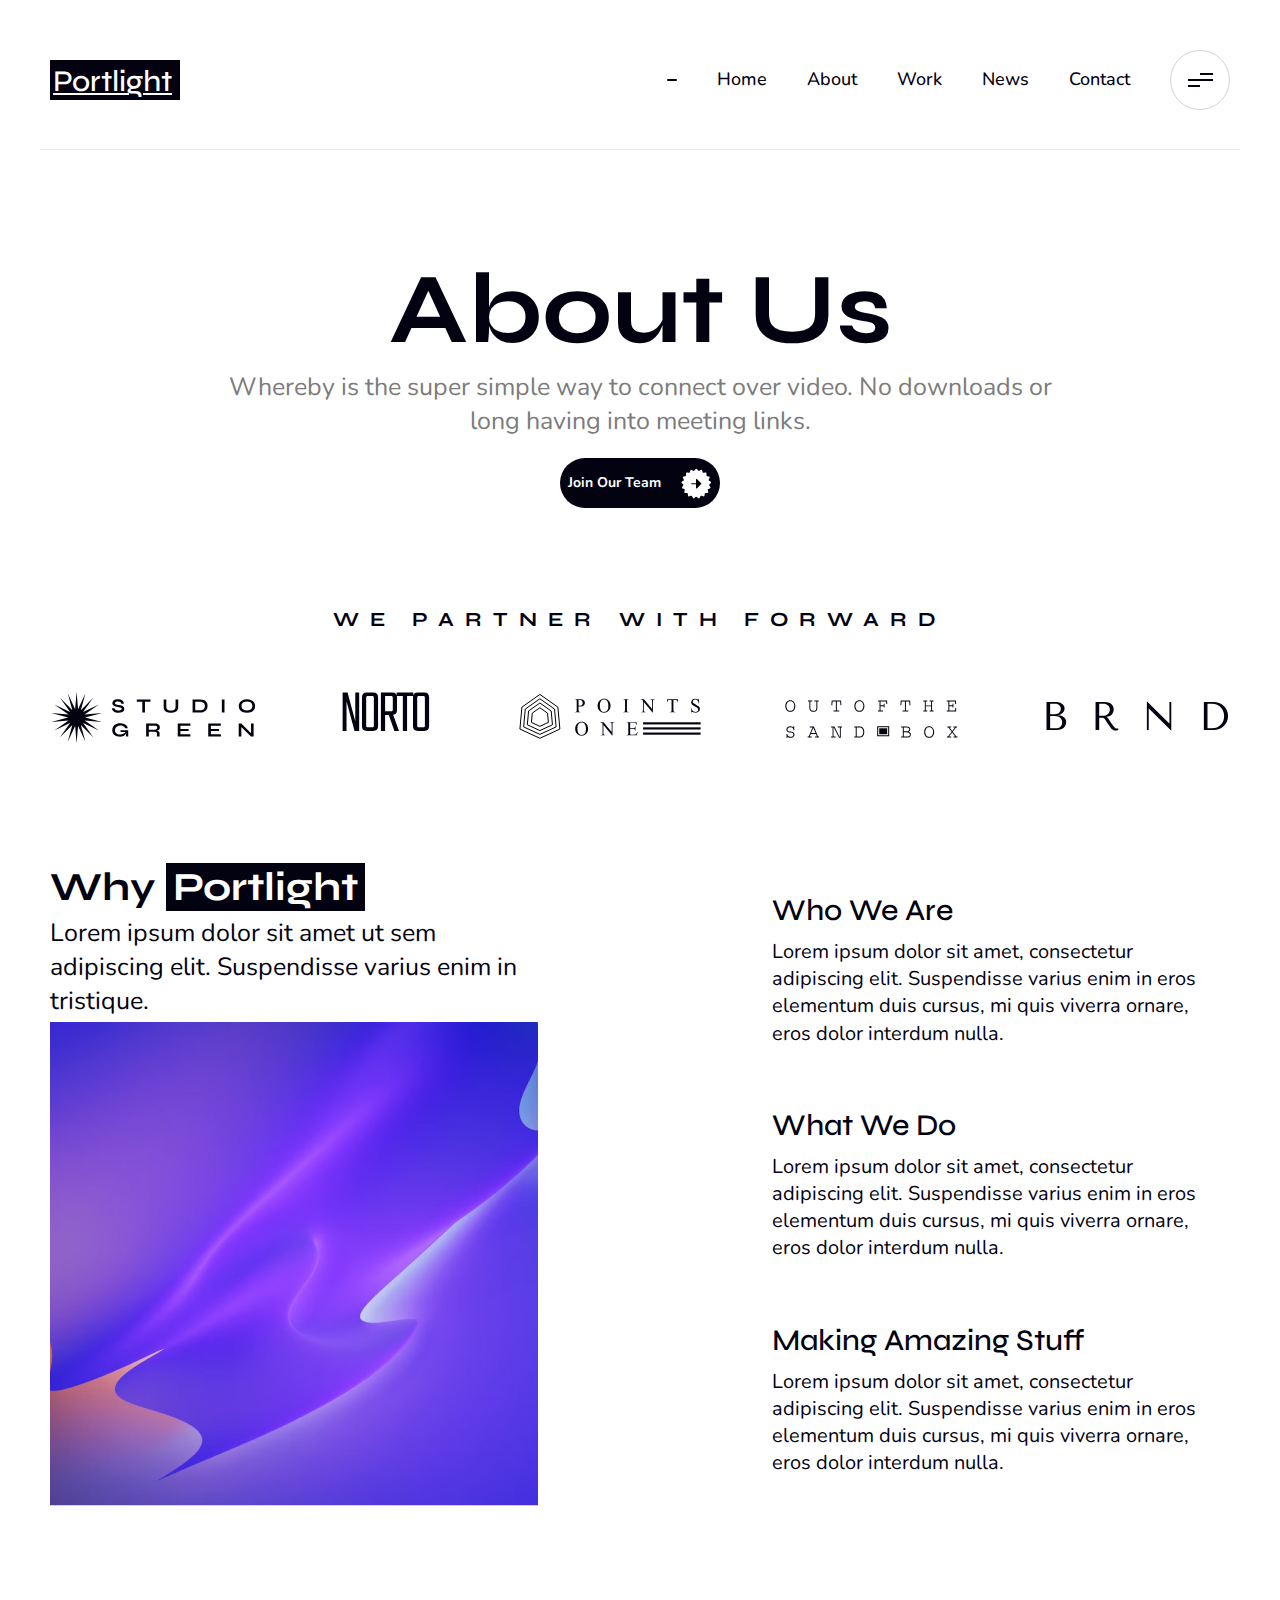
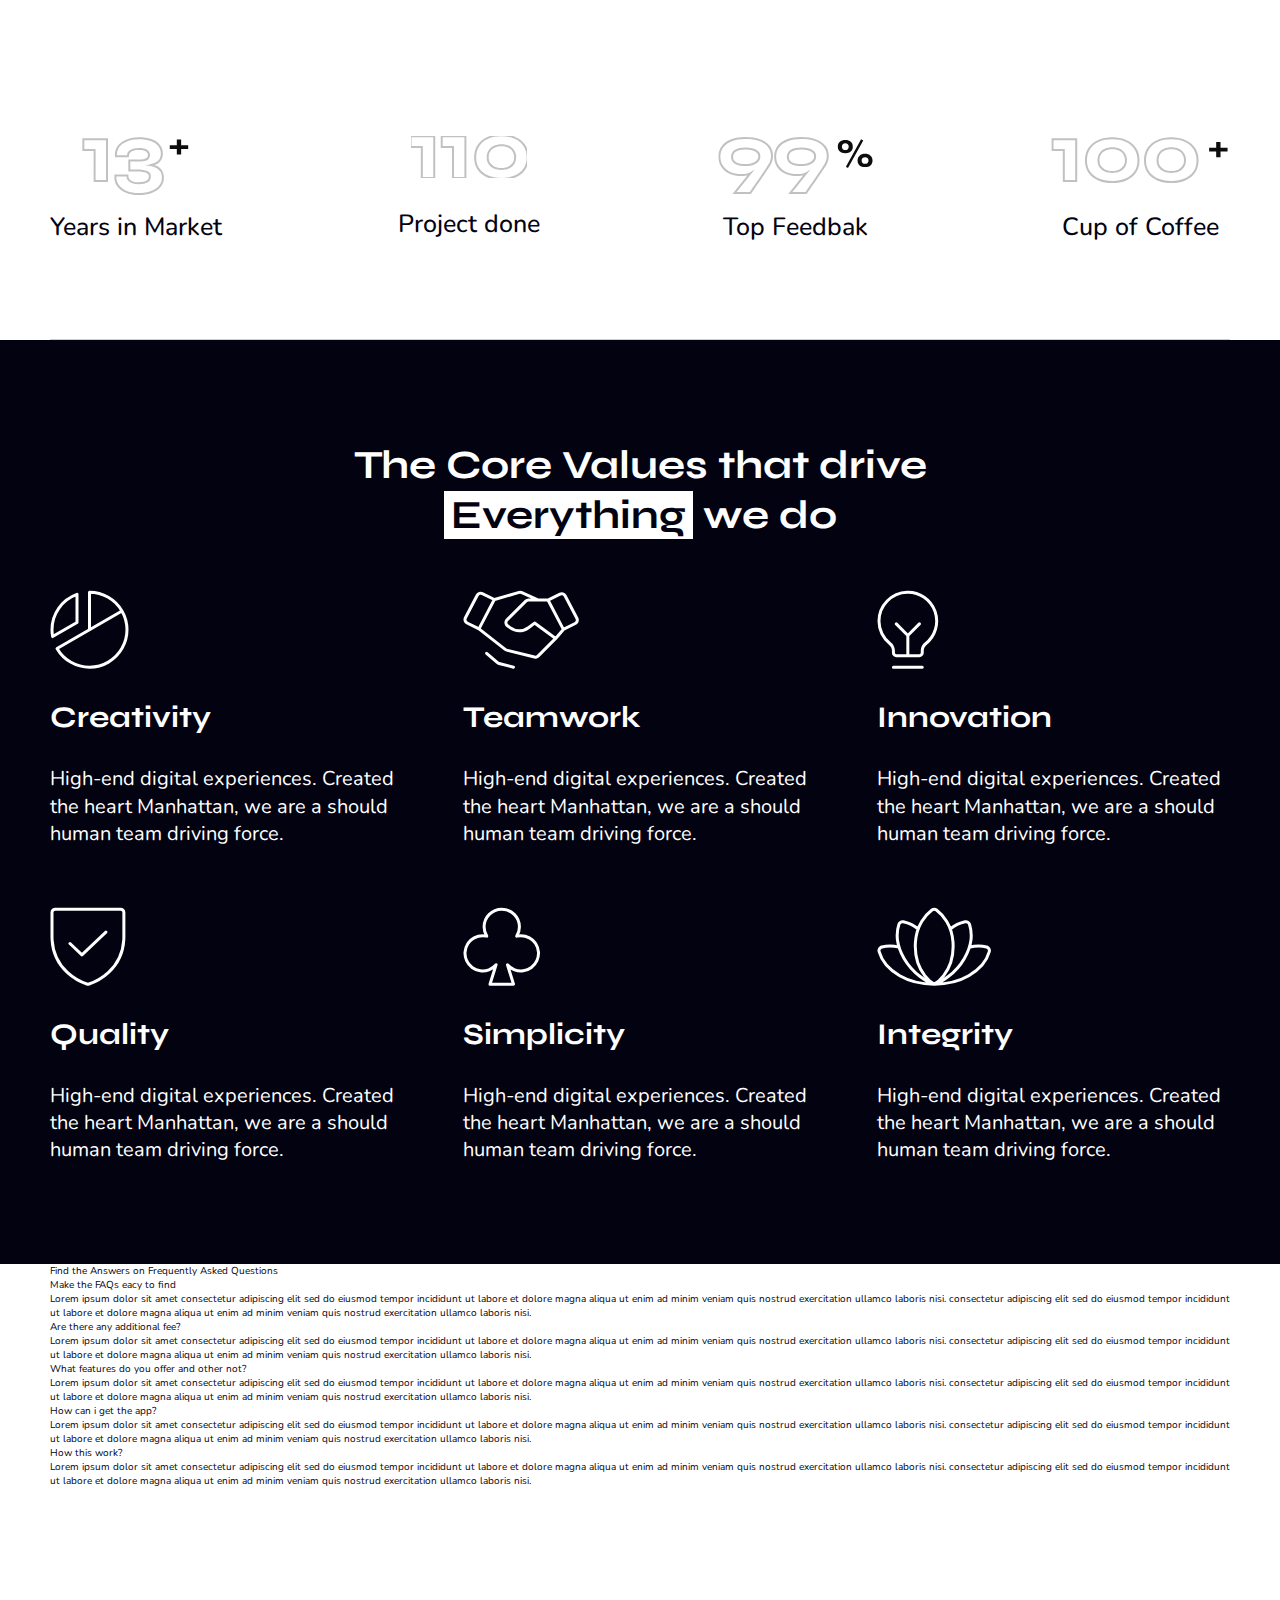
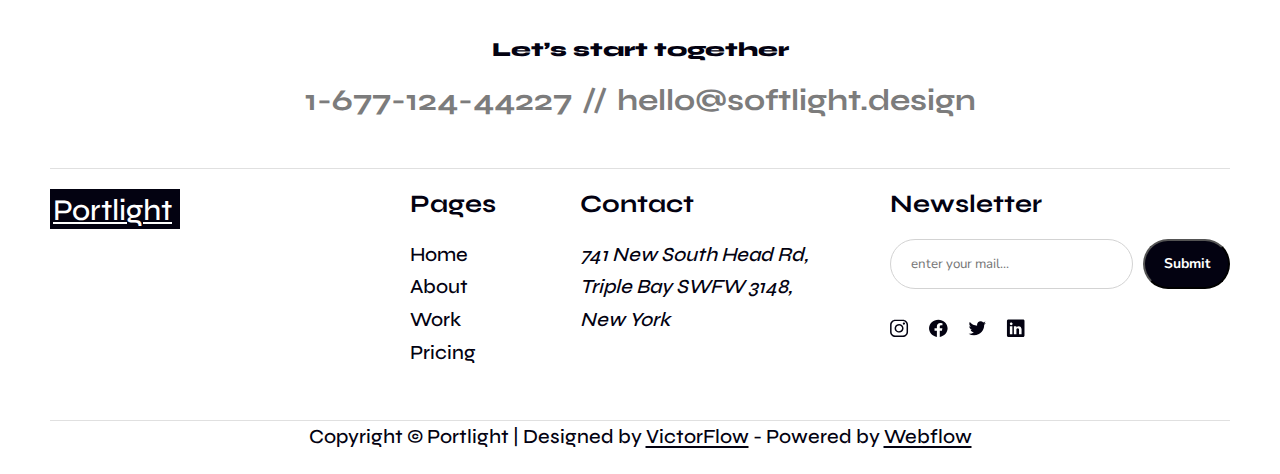
==== pages/About/about.html @ 91050550 "0.1.7" ====
<!DOCTYPE html>
<html lang="en">
  <head>
    <meta charset="UTF-8" />
    <meta name="viewport" content="width=device-width, initial-scale=1.0" />
    <!-- Links -->
    <link rel="stylesheet" href="../../style/index-style/reset.css" />
    <link rel="stylesheet" href="style/style.css" />
    <!-- Fonts -->
    <!-- Nunito -->
    <link rel="preconnect" href="https://fonts.googleapis.com" />
    <link rel="preconnect" href="https://fonts.gstatic.com" crossorigin />
    <link
      href="https://fonts.googleapis.com/css2?family=Nunito:ital,wght@0,200..1000;1,200..1000&display=swap"
      rel="stylesheet"
    />
    <!--  Syne -->
    <link rel="preconnect" href="https://fonts.googleapis.com" />
    <link rel="preconnect" href="https://fonts.gstatic.com" crossorigin />
    <link
      href="https://fonts.googleapis.com/css2?family=Syne:wght@400..800&display=swap"
      rel="stylesheet"
    />
    <title>Portlight</title>
  </head>
  <body>
    <svg style="display: none">
      <symbol id="dir__black">
        <path
          d="M10.1815 5.37459C10.272 5.46602 10.3228 5.5895 10.3228 5.71818C10.3228 5.84686 10.272 5.97034 10.1815 6.06177L5.84144 10.4018C5.74888 10.4903 5.62591 10.5399 5.49786 10.5405C5.43386 10.5402 5.37048 10.5279 5.311 10.5043C5.22323 10.4674 5.14835 10.4053 5.09578 10.326C5.04322 10.2466 5.01533 10.1534 5.01563 10.0582V6.20041H0.675587C0.547692 6.20041 0.425036 6.1496 0.3346 6.05917C0.244165 5.96873 0.193359 5.84607 0.193359 5.71818C0.193359 5.59028 0.244165 5.46763 0.3346 5.37719C0.425036 5.28676 0.547692 5.23595 0.675587 5.23595H5.01563V1.37813C5.01533 1.28293 5.04322 1.18977 5.09578 1.11039C5.14835 1.03101 5.22323 0.968965 5.311 0.932074C5.40007 0.897332 5.49716 0.888518 5.59103 0.906653C5.6849 0.924787 5.77172 0.969129 5.84144 1.03455L10.1815 5.37459Z"
          fill="#000"
        />
      </symbol>
      <symbol id="dir__white">
        <path
          d="M10.3338 5.06551C10.4244 5.15694 10.4752 5.28042 10.4752 5.4091C10.4752 5.53778 10.4244 5.66126 10.3338 5.75268L5.99379 10.0927C5.90122 10.1812 5.77825 10.2308 5.6502 10.2314C5.5862 10.2311 5.52282 10.2188 5.46334 10.1952C5.37557 10.1583 5.30069 10.0963 5.24813 10.0169C5.19557 9.93751 5.16768 9.84435 5.16797 9.74914V5.89132H0.82793C0.700036 5.89132 0.577379 5.84052 0.486944 5.75008C0.396509 5.65965 0.345703 5.53699 0.345703 5.4091C0.345703 5.2812 0.396509 5.15855 0.486944 5.06811C0.577379 4.97768 0.700036 4.92687 0.82793 4.92687H5.16797V1.06905C5.16768 0.973849 5.19557 0.880687 5.24813 0.801308C5.30069 0.721928 5.37557 0.659883 5.46334 0.622992C5.55241 0.58825 5.6495 0.579436 5.74337 0.597571C5.83725 0.615705 5.92407 0.660047 5.99379 0.725465L10.3338 5.06551Z"
          fill="#fff"
        />
      </symbol>
      <symbol id="main-top__star__black">
        <path
          d="M14.6215 1.35094C15.0218 0.835574 15.8006 0.835574 16.2009 1.35095L17.1892 2.62311C17.4996 3.02279 18.0598 3.12749 18.4937 2.86696L19.8747 2.0377C20.4342 1.70176 21.1604 1.98307 21.3475 2.60826L21.8095 4.15152C21.9546 4.63636 22.4391 4.93634 22.9378 4.85014L24.5252 4.57578C25.1682 4.46463 25.7437 4.98925 25.6924 5.63984L25.5657 7.24576C25.5258 7.75029 25.8692 8.20502 26.3654 8.3048L27.9447 8.62239C28.5845 8.75105 28.9316 9.44814 28.6487 10.0362L27.9504 11.4879C27.731 11.944 27.887 12.4921 28.3136 12.7644L29.6715 13.631C30.2216 13.9821 30.2935 14.7575 29.8173 15.2037L28.6417 16.3051C28.2724 16.6512 28.2198 17.2186 28.5192 17.6266L29.4724 18.9252C29.8585 19.4513 29.6454 20.2003 29.0402 20.4444L27.5461 21.0468C27.0767 21.236 26.8227 21.7461 26.9546 22.2347L27.3742 23.79C27.5442 24.4201 27.075 25.0415 26.4224 25.0504L24.8117 25.0724C24.3056 25.0793 23.8845 25.4632 23.8309 25.9665L23.6604 27.5683C23.5913 28.2173 22.9292 28.6272 22.3175 28.3998L20.8076 27.8384C20.3332 27.6621 19.8019 27.8679 19.5701 28.3178L18.8325 29.7499C18.5336 30.3301 17.7682 30.4732 17.2799 30.0401L16.0747 28.9712C15.6961 28.6354 15.1263 28.6354 14.7476 28.9712L13.5425 30.0401C13.0542 30.4732 12.2888 30.3301 11.9899 29.7499L11.2523 28.3178C11.0205 27.8679 10.4892 27.6621 10.0148 27.8384L8.50484 28.3998C7.89315 28.6272 7.23106 28.2173 7.16198 27.5683L6.99146 25.9665C6.93789 25.4632 6.51678 25.0793 6.01073 25.0724L4.39997 25.0504C3.74742 25.0415 3.27814 24.4201 3.44815 23.79L3.8678 22.2347C3.99964 21.7461 3.74565 21.236 3.27627 21.0468L1.78222 20.4444C1.17696 20.2003 0.963848 19.4513 1.34998 18.9252L2.30314 17.6266C2.60259 17.2186 2.55001 16.6512 2.18069 16.3051L1.00513 15.2037C0.528901 14.7575 0.600754 13.9821 1.15087 13.631L2.50879 12.7644C2.93541 12.4921 3.09135 11.944 2.87197 11.4879L2.17367 10.0362C1.89078 9.44814 2.23789 8.75105 2.87768 8.62239L4.45698 8.3048C4.95315 8.20502 5.29655 7.75029 5.25673 7.24576L5.13001 5.63983C5.07867 4.98925 5.65415 4.46463 6.29722 4.57578L7.8846 4.85014C8.38331 4.93634 8.86779 4.63636 9.01292 4.15152L9.47488 2.60826C9.66202 1.98306 10.3882 1.70176 10.9477 2.0377L12.3287 2.86697C12.7626 3.12749 13.3227 3.02279 13.6332 2.62311L14.6215 1.35094Z"
          fill="#030211"
        />
      </symbol>
      <symbol id="main-top__star__black__white-stroke">
        <path
          d="M14.6215 1.35094C15.0218 0.835574 15.8006 0.835574 16.2009 1.35095L17.1892 2.62311C17.4996 3.02279 18.0598 3.12749 18.4937 2.86696L19.8747 2.0377C20.4342 1.70176 21.1604 1.98307 21.3475 2.60826L21.8095 4.15152C21.9546 4.63636 22.4391 4.93634 22.9378 4.85014L24.5252 4.57578C25.1682 4.46463 25.7437 4.98925 25.6924 5.63984L25.5657 7.24576C25.5258 7.75029 25.8692 8.20502 26.3654 8.3048L27.9447 8.62239C28.5845 8.75105 28.9316 9.44814 28.6487 10.0362L27.9504 11.4879C27.731 11.944 27.887 12.4921 28.3136 12.7644L29.6715 13.631C30.2216 13.9821 30.2935 14.7575 29.8173 15.2037L28.6417 16.3051C28.2724 16.6512 28.2198 17.2186 28.5192 17.6266L29.4724 18.9252C29.8585 19.4513 29.6454 20.2003 29.0402 20.4444L27.5461 21.0468C27.0767 21.236 26.8227 21.7461 26.9546 22.2347L27.3742 23.79C27.5442 24.4201 27.075 25.0415 26.4224 25.0504L24.8117 25.0724C24.3056 25.0793 23.8845 25.4632 23.8309 25.9665L23.6604 27.5683C23.5913 28.2173 22.9292 28.6272 22.3175 28.3998L20.8076 27.8384C20.3332 27.6621 19.8019 27.8679 19.5701 28.3178L18.8325 29.7499C18.5336 30.3301 17.7682 30.4732 17.2799 30.0401L16.0747 28.9712C15.6961 28.6354 15.1263 28.6354 14.7476 28.9712L13.5425 30.0401C13.0542 30.4732 12.2888 30.3301 11.9899 29.7499L11.2523 28.3178C11.0205 27.8679 10.4892 27.6621 10.0148 27.8384L8.50484 28.3998C7.89315 28.6272 7.23106 28.2173 7.16198 27.5683L6.99146 25.9665C6.93789 25.4632 6.51678 25.0793 6.01073 25.0724L4.39997 25.0504C3.74742 25.0415 3.27814 24.4201 3.44815 23.79L3.8678 22.2347C3.99964 21.7461 3.74565 21.236 3.27627 21.0468L1.78222 20.4444C1.17696 20.2003 0.963848 19.4513 1.34998 18.9252L2.30314 17.6266C2.60259 17.2186 2.55001 16.6512 2.18069 16.3051L1.00513 15.2037C0.528901 14.7575 0.600754 13.9821 1.15087 13.631L2.50879 12.7644C2.93541 12.4921 3.09135 11.944 2.87197 11.4879L2.17367 10.0362C1.89078 9.44814 2.23789 8.75105 2.87768 8.62239L4.45698 8.3048C4.95315 8.20502 5.29655 7.75029 5.25673 7.24576L5.13001 5.63983C5.07867 4.98925 5.65415 4.46463 6.29722 4.57578L7.8846 4.85014C8.38331 4.93634 8.86779 4.63636 9.01292 4.15152L9.47488 2.60826C9.66202 1.98306 10.3882 1.70176 10.9477 2.0377L12.3287 2.86697C12.7626 3.12749 13.3227 3.02279 13.6332 2.62311L14.6215 1.35094Z"
          fill="#030211"
          stroke="#ffffff"
          stroke-width="0.5"
        />
      </symbol>
      <symbol id="main-top__star__white">
        <path
          d="M14.468 1.325a1 1 0 0 1 1.58 0l.988 1.272a1 1 0 0 0 1.304.244l1.381-.83a1 1 0 0 1 1.473.571l.462 1.544a1 1 0 0 0 1.129.698l1.587-.274a1 1 0 0 1 1.167 1.064l-.127 1.606a1 1 0 0 0 .8 1.059l1.58.318a1 1 0 0 1 .703 1.414l-.698 1.451a1 1 0 0 0 .363 1.277l1.358.866a1 1 0 0 1 .146 1.573l-1.176 1.101a1 1 0 0 0-.122 1.322l.953 1.299a1 1 0 0 1-.432 1.519l-1.494.602a1 1 0 0 0-.592 1.188l.42 1.555a1 1 0 0 1-.952 1.26l-1.61.023a1 1 0 0 0-.981.894l-.17 1.602a1 1 0 0 1-1.344.831l-1.51-.561a1 1 0 0 0-1.237.48l-.738 1.431a1 1 0 0 1-1.552.29l-1.206-1.069a1 1 0 0 0-1.327 0l-1.205 1.07a1 1 0 0 1-1.552-.29l-.738-1.433a1 1 0 0 0-1.238-.48l-1.51.562a1 1 0 0 1-1.342-.831l-.17-1.602a1 1 0 0 0-.982-.894l-1.61-.022a1 1 0 0 1-.952-1.26l.42-1.556a1 1 0 0 0-.592-1.188l-1.494-.602a1 1 0 0 1-.432-1.52l.953-1.298a1 1 0 0 0-.123-1.322L.852 15.178a1 1 0 0 1 .146-1.573l1.357-.866a1 1 0 0 0 .364-1.277l-.699-1.451a1 1 0 0 1 .704-1.414l1.58-.318a1 1 0 0 0 .8-1.059l-.127-1.606A1 1 0 0 1 6.144 4.55l1.587.274a1 1 0 0 0 1.129-.698l.462-1.544a1 1 0 0 1 1.472-.57l1.381.83a1 1 0 0 0 1.305-.245l.988-1.272z"
          fill="#fff"
        />
      </symbol>
      <symbol id="main-top__star__white__black-stroke">
        <path
          d="M14.468 1.325a1 1 0 0 1 1.58 0l.988 1.272a1 1 0 0 0 1.304.244l1.381-.83a1 1 0 0 1 1.473.571l.462 1.544a1 1 0 0 0 1.129.698l1.587-.274a1 1 0 0 1 1.167 1.064l-.127 1.606a1 1 0 0 0 .8 1.059l1.58.318a1 1 0 0 1 .703 1.414l-.698 1.451a1 1 0 0 0 .363 1.277l1.358.866a1 1 0 0 1 .146 1.573l-1.176 1.101a1 1 0 0 0-.122 1.322l.953 1.299a1 1 0 0 1-.432 1.519l-1.494.602a1 1 0 0 0-.592 1.188l.42 1.555a1 1 0 0 1-.952 1.26l-1.61.023a1 1 0 0 0-.981.894l-.17 1.602a1 1 0 0 1-1.344.831l-1.51-.561a1 1 0 0 0-1.237.48l-.738 1.431a1 1 0 0 1-1.552.29l-1.206-1.069a1 1 0 0 0-1.327 0l-1.205 1.07a1 1 0 0 1-1.552-.29l-.738-1.433a1 1 0 0 0-1.238-.48l-1.51.562a1 1 0 0 1-1.342-.831l-.17-1.602a1 1 0 0 0-.982-.894l-1.61-.022a1 1 0 0 1-.952-1.26l.42-1.556a1 1 0 0 0-.592-1.188l-1.494-.602a1 1 0 0 1-.432-1.52l.953-1.298a1 1 0 0 0-.123-1.322L.852 15.178a1 1 0 0 1 .146-1.573l1.357-.866a1 1 0 0 0 .364-1.277l-.699-1.451a1 1 0 0 1 .704-1.414l1.58-.318a1 1 0 0 0 .8-1.059l-.127-1.606A1 1 0 0 1 6.144 4.55l1.587.274a1 1 0 0 0 1.129-.698l.462-1.544a1 1 0 0 1 1.472-.57l1.381.83a1 1 0 0 0 1.305-.245l.988-1.272z"
          fill="#fff"
          stroke="#000000"
          stroke-width="0.5"
        />
      </symbol>
    </svg>
    <div class="wrapper">
      <header class="header">
        <div class="container">
          <nav class="header__nav">
            <a href="../../index.html" class="logo">Portlight</a>
            <ul class="header__list">
              <li class="header__list__item">
                <a href="#" class="header__list__link"></a>
              </li>
              <li class="header__list__item">
                <a href="../../index.html" class="header__list__link">Home</a>
              </li>
              <li class="header__list__item">
                <a href="about.html" class="header__list__link">About</a>
              </li>
              <li class="header__list__item">
                <a href="#" class="header__list__link">Work</a>
              </li>
              <li class="header__list__item">
                <a href="#" class="header__list__link">News</a>
              </li>
              <li class="header__list__item">
                <a href="#" class="header__list__link">Contact</a>
              </li>
            </ul>
            <a href="#" class="header__btn-link">
              <span>
                <span></span>
                <span></span>
                <span></span>
              </span>
            </a>
          </nav>
        </div>
      </header>
      <main class="main">
        <section class="header__title">
          <div class="container">
            <h1 class="about__title">About Us</h1>
            <p class="about__text">
              Whereby is the super simple way to connect over video. No
              downloads or long having into meeting links.
            </p>
            <a class="main-top__link link-default--large">
              <span class="text-link">Join Our Team</span>
              <span class="bg__link-box">
                <svg width="30" height="30" class="bg__link__img__star">
                  <use xlink:href="#main-top__star__white"></use>
                </svg>
                <svg width="11" height="11" class="bg__link__img__dir">
                  <use xlink:href="#dir__black"></use>
                </svg>
              </span>
            </a>
          </div>
        </section>
        <section class="partner">
          <div class="container">
            <h2 class="partner__title">WE PARTNER WITH FORWARD</h2>
            <div class="partner__inner">
              <div class="partner__name">
                <img
                  src="../../img/svg/studio_green.svg"
                  alt="partner"
                  class="partner__img"
                />
              </div>
              <div class="partner__name">
                <img
                  src="../../img/svg/norto.svg"
                  alt="partner"
                  class="partner__img"
                />
              </div>
              <div class="partner__name">
                <img
                  src="../../img/svg/points_one.svg"
                  alt="partner"
                  class="partner__img"
                />
              </div>
              <div class="partner__name">
                <img
                  src="../../img/svg/Box.svg"
                  alt="partner"
                  class="partner__img"
                />
              </div>
              <div class="partner__name">
                <img
                  src="../../img/svg/BRND.svg"
                  alt="partner"
                  class="partner__img"
                />
              </div>
            </div>
          </div>
        </section>
        <section class="portlight">
          <div class="container">
            <div class="portlight__inner">
              <div class="portlight__left">
                <h3 class="portlight__title black__title">
                  Why <span>Portlight</span>
                </h3>
                <p class="portlight__left-text">
                  Lorem ipsum dolor sit amet ut sem adipiscing elit. Suspendisse
                  varius enim in tristique.
                </p>
                <img
                  src="../../img/jpg/portlight__img.jpg"
                  alt="wave"
                  class="portlight__img"
                />
              </div>
              <ul class="portlight__right">
                <li class="portlight__right__item">
                  <div>
                    <h4 class="portlight__right__title">Who We Are</h4>
                    <p class="portlight__right___text">
                      Lorem ipsum dolor sit amet, consectetur adipiscing elit.
                      Suspendisse varius enim in eros elementum duis cursus, mi
                      quis viverra ornare, eros dolor interdum nulla.
                    </p>
                  </div>
                </li>
                <li class="portlight__right__item">
                  <div>
                    <h4 class="portlight__right__title">What We Do</h4>
                    <p class="portlight__right___text">
                      Lorem ipsum dolor sit amet, consectetur adipiscing elit.
                      Suspendisse varius enim in eros elementum duis cursus, mi
                      quis viverra ornare, eros dolor interdum nulla.
                    </p>
                  </div>
                  <img src="../../img/svg/" alt="" />
                </li>
                <li class="portlight__right__item">
                  <div>
                    <h4 class="portlight__right__title">
                      Making Amazing Stuff
                    </h4>
                    <p class="portlight__right___text">
                      Lorem ipsum dolor sit amet, consectetur adipiscing elit.
                      Suspendisse varius enim in eros elementum duis cursus, mi
                      quis viverra ornare, eros dolor interdum nulla.
                    </p>
                  </div>
                  <img
                    class="portlight__right___img"
                    src="../../img/svg/"
                    alt=""
                  />
                </li>
              </ul>
            </div>
          </div>
        </section>
        <section class="experience">
          <div class="container">
            <div class="experience__inner">
              <article class="experience__item">
                <img
                  src="../../img/svg/13+.svg"
                  alt="Years in Market"
                  class="experience__img"
                />
                <p class="experience__text">Years in Market</p>
              </article>
              <article class="experience__item">
                <img
                  src="../../img/svg/110.svg"
                  alt="Project done"
                  class="experience__img experience__img2"
                />
                <p class="experience__text">Project done</p>
              </article>
              <article class="experience__item">
                <img
                  src="../../img/svg/99.svg"
                  alt="Top Feedbak"
                  class="experience__img"
                />
                <p class="experience__text">Top Feedbak</p>
              </article>
              <article class="experience__item">
                <img
                  src="../../img/svg/100+.svg"
                  alt="Cup of Coffee"
                  class="experience__img"
                />
                <p class="experience__text">Cup of Coffee</p>
              </article>
            </div>
          </div>
        </section>
        <section class="benefit" style="background-color: var(--color-black)">
          <div class="container">
            <h2 class="benefit__title black__title">
              The Core Values that drive <span>Everything</span> we do
            </h2>
            <div class="benefit__inner">
              <article class="benefit__inner__item">
                <h3 class="benefit__item__title">Creativity</h3>
                <p class="benefit__item__text">
                  High-end digital experiences. Created the heart Manhattan, we
                  are a should human team driving force.
                </p>
                <img
                  src="../../img/svg/benefit1.svg"
                  alt="Creativity"
                  class="benefit__item__img"
                />
              </article>
              <article class="benefit__inner__item">
                <h3 class="benefit__item__title">Teamwork</h3>
                <p class="benefit__item__text">
                  High-end digital experiences. Created the heart Manhattan, we
                  are a should human team driving force.
                </p>
                <img
                  src="../../img/svg/benefit2.svg"
                  alt="Teamwork"
                  class="benefit__item__img"
                />
              </article>
              <article class="benefit__inner__item">
                <h3 class="benefit__item__title">Innovation</h3>
                <p class="benefit__item__text">
                  High-end digital experiences. Created the heart Manhattan, we
                  are a should human team driving force.
                </p>
                <img
                  src="../../img/svg/benefit3.svg"
                  alt="Innovation"
                  class="benefit__item__img"
                />
              </article>
              <article class="benefit__inner__item">
                <h3 class="benefit__item__title">Quality</h3>
                <p class="benefit__item__text">
                  High-end digital experiences. Created the heart Manhattan, we
                  are a should human team driving force.
                </p>
                <img
                  src="../../img/svg/benefit4.svg"
                  alt="Quality"
                  class="benefit__item__img"
                />
              </article>
              <article class="benefit__inner__item">
                <h3 class="benefit__item__title">Simplicity</h3>
                <p class="benefit__item__text">
                  High-end digital experiences. Created the heart Manhattan, we
                  are a should human team driving force.
                </p>
                <img
                  src="../../img/svg/benefit5.svg"
                  alt="Simplicity"
                  class="benefit__item__img"
                />
              </article>
              <article class="benefit__inner__item">
                <h3 class="benefit__item__title">Integrity</h3>
                <p class="benefit__item__text">
                  High-end digital experiences. Created the heart Manhattan, we
                  are a should human team driving force.
                </p>
                <img
                  src="../../img/svg/benefit6.svg"
                  alt="Integrity"
                  class="benefit__item__img"
                />
              </article>
            </div>
          </div>
        </section>
        <section class="questions">
          <div class="container">
            <h2 class="questions__title">
              Find the Answers on Frequently Asked Questions
            </h2>
            <div class="questions__inner">
              <div class="questions__item">
                <div class="questions__item__top-box">
                  <h3 class="questions__item__title">
                    Make the FAQs eacy to find
                  </h3>
                  <img src="" alt="" class="questions__item__img" />
                </div>
                <p class="questions__item__text">
                  Lorem ipsum dolor sit amet consectetur adipiscing elit sed do
                  eiusmod tempor incididunt ut labore et dolore magna aliqua ut
                  enim ad minim veniam quis nostrud exercitation ullamco laboris
                  nisi. consectetur adipiscing elit sed do eiusmod tempor
                  incididunt ut labore et dolore magna aliqua ut enim ad minim
                  veniam quis nostrud exercitation ullamco laboris nisi.
                </p>
              </div>
              <div class="questions__item">
                <div class="questions__item__top-box">
                  <h3 class="questions__item__title">
                    Are there any additional fee?
                  </h3>
                  <img src="" alt="" class="questions__item__img" />
                </div>
                <p class="questions__item__text">
                  Lorem ipsum dolor sit amet consectetur adipiscing elit sed do
                  eiusmod tempor incididunt ut labore et dolore magna aliqua ut
                  enim ad minim veniam quis nostrud exercitation ullamco laboris
                  nisi. consectetur adipiscing elit sed do eiusmod tempor
                  incididunt ut labore et dolore magna aliqua ut enim ad minim
                  veniam quis nostrud exercitation ullamco laboris nisi.
                </p>
              </div>
              <div class="questions__item">
                <div class="questions__item__top-box">
                  <h3 class="questions__item__title">
                    What features do you offer and other not?
                  </h3>
                  <img src="" alt="" class="questions__item__img" />
                </div>
                <p class="questions__item__text">
                  Lorem ipsum dolor sit amet consectetur adipiscing elit sed do
                  eiusmod tempor incididunt ut labore et dolore magna aliqua ut
                  enim ad minim veniam quis nostrud exercitation ullamco laboris
                  nisi. consectetur adipiscing elit sed do eiusmod tempor
                  incididunt ut labore et dolore magna aliqua ut enim ad minim
                  veniam quis nostrud exercitation ullamco laboris nisi.
                </p>
              </div>
              <div class="questions__item">
                <div class="questions__item__top-box">
                  <h3 class="questions__item__title">How can i get the app?</h3>
                  <img src="" alt="" class="questions__item__img" />
                </div>
                <p class="questions__item__text">
                  Lorem ipsum dolor sit amet consectetur adipiscing elit sed do
                  eiusmod tempor incididunt ut labore et dolore magna aliqua ut
                  enim ad minim veniam quis nostrud exercitation ullamco laboris
                  nisi. consectetur adipiscing elit sed do eiusmod tempor
                  incididunt ut labore et dolore magna aliqua ut enim ad minim
                  veniam quis nostrud exercitation ullamco laboris nisi.
                </p>
              </div>
              <div class="questions__item">
                <div class="questions__item__top-box">
                  <h3 class="questions__item__title">How this work?</h3>
                  <img src="" alt="" class="questions__item__img" />
                </div>
                <p class="questions__item__text">
                  Lorem ipsum dolor sit amet consectetur adipiscing elit sed do
                  eiusmod tempor incididunt ut labore et dolore magna aliqua ut
                  enim ad minim veniam quis nostrud exercitation ullamco laboris
                  nisi. consectetur adipiscing elit sed do eiusmod tempor
                  incididunt ut labore et dolore magna aliqua ut enim ad minim
                  veniam quis nostrud exercitation ullamco laboris nisi.
                </p>
              </div>
            </div>
          </div>
        </section>
      </main>
      <footer class="footer">
        <div class="container">
          <h3 class="footer__title">Let’s start together</h3>
          <address class="footer__box-contact">
            <a href="tel:1-677-124-44227" class="footer__link-tel"
              >1-677-124-44227</a
            >
            <span>//</span>
            <a href="email: hello@softlight.design" class="footer__link-email"
              >hello@softlight.design</a
            >
          </address>
          <div class="footer__inner">
            <nav class="footer__nav">
              <a href="../../index.html" class="logo footer__logo">Portlight</a>
              <h4 class="footer__nav__title">Pages</h4>
              <ul class="footer__list">
                <li class="footer__list__item">
                  <a href="../../index.html" class="footer__list__link">
                    Home
                  </a>
                </li>
                <li class="footer__list__item">
                  <a href="about.html" class="footer__list__link"> About </a>
                </li>
                <li class="footer__list__item">
                  <a href="#" class="footer__list__link"> Work </a>
                </li>
                <li class="footer__list__item">
                  <a href="#" class="footer__list__link"> Pricing </a>
                </li>
              </ul>
            </nav>
            <div class="footer__contacts">
              <h4 class="footer__contact__title">Contact</h4>
              <address class="footer__contact__address">
                741 New South Head Rd, Triple Bay SWFW 3148, New York
              </address>
            </div>
            <div class="footer__inner-submit">
              <h4 class="footer__form__title">Newsletter</h4>
              <form action="#" class="footer__form">
                <input
                  type="email"
                  placeholder="enter your mail..."
                  class="footer__form__input"
                />
                <button class="footer__form__btn" type="submit">Submit</button>
              </form>
              <ul class="footer__inner-submit__list">
                <li class="footer__submit-list__item">
                  <a href="#" class="footer__submit-list__link">
                    <img
                      src="../../img/svg/insta-min.svg"
                      alt="instagram"
                      class="footer__submit-list__img"
                    />
                  </a>
                </li>
                <li class="footer__submit-list__item">
                  <a href="#" class="footer__submit-list__link">
                    <img
                      src="../../img/svg/facebook-min.svg"
                      alt="facebook"
                      class="footer__submit-list__img"
                    />
                  </a>
                </li>
                <li class="footer__submit-list__item">
                  <a href="#" class="footer__submit-list__link">
                    <img
                      src="../../img/svg/twitter-min.svg"
                      alt="twitter"
                      class="footer__submit-list__img"
                    />
                  </a>
                </li>
                <li class="footer__submit-list__item">
                  <a href="#" class="footer__submit-list__link">
                    <img
                      src="../../img/svg/in-min.svg"
                      alt="linkdin"
                      class="footer__submit-list__img"
                    />
                  </a>
                </li>
              </ul>
            </div>
          </div>
          <p class="footer__copyright__text footer__copyright">
            <span>Copyright © Portlight | Designed by</span>
            <span>
              <a class="footer__copyright" href="#">VictorFlow</a>
              - Powered by
              <a class="footer__copyright" href="#">Webflow</a>
            </span>
          </p>
        </div>
      </footer>
    </div>
  </body>
</html>
---- pages/About/style/style.css ----
/* #region title */
.about__title {
  font-family: "Syne", sans-serif;
  font-size: var(--font-size-main-title);
  font-weight: 700;
  line-height: 120px;
  text-align: center;
}
.about__text {
  font-size: var(--font-size-text25);
  font-weight: 400;
  line-height: 136.4%; /* 34.1px/25 */
  color: var(--color-black-gray);
  max-width: 830px;
  text-align: center;
  margin: 0 auto;
}
.main-top__link {
  max-width: 160px;
  margin: 20px auto;
}
/* #endregion title */
/* #region partner */
.partner {
  margin: 100px 0 100px 0;
}
.partner__title {
  font-family: "Syne", sans-serif;
  font-size: var(--font-size-text20);
  font-weight: 700;
  line-height: 120%; /* 24px/20 */
  letter-spacing: 0.565em;
  text-align: center;
  margin-bottom: 4rem;
}
.partner__inner {
  display: flex;
  align-items: center;
  justify-content: space-between;
}
@media (max-width: 1210px) {
  .partner__inner {
    gap: 30px;
    flex-wrap: wrap;
  }
}
@media (max-width: 992px) {
  .partner__inner {
    max-width: 750px;
    justify-content: center;
    margin: 0 auto;
  }
}
/* #endregion partner */
/* #region portlight */
.portlight {
  margin: 100px 0;
}
.portlight__inner {
  display: flex;
  justify-content: space-between;
}
.portlight__left {
  max-width: 488px;
  display: flex;
  flex-direction: column;
  justify-content: space-between;
}
.portlight__title {
  color: var(--color-black);
  text-align: left;
  margin: 0;
}
.portlight__title span {
  color: var(--color-white);
  background-color: var(--color-black);
}
.portlight__left-text {
  font-size: var(--font-size-text25);
  font-weight: 400;
  line-height: 136.4%; /* 34.1px/25 */
}
.portlight__img {
  width: 100%;
}
.portlight__right {
  max-width: 488px;
}
.portlight__right__item {
  display: grid;
  justify-content: center;
  align-items: center;
  grid-template-columns: 1fr;
  grid-template-rows: 1fr;
  padding: 30px;
  transition: color 0.2s linear, background-color 0.2s linear;
}
.portlight__right__item:hover {
  color: var(--color-white);
  background-color: var(--color-black);
  border-radius: 8px;
}
.portlight__right__item div {
  grid-row: 1/2;
  grid-column: 1/2;
}
.portlight__right__title {
  font-family: "Syne", sans-serif;
  font-size: var(--font-size-text30);
  font-weight: 500;
  line-height: 120%; /* 36px/30 */
}
.portlight__right___text {
  font-size: var(--font-size-text20);
  font-weight: 400;
  line-height: 136.4%; /* 27.28px/20 */
  margin-top: 10px;
}
.portlight__right___img {
  grid-row: 1/2;
  grid-column: 1/2;
  width: 100%;
}
/* #endregion portlight */
/* #region experiense */
.experience__inner {
  display: flex;
  align-items: center;
  justify-content: space-between;
  border-bottom: 1px solid #cecece;
  padding: 100px 0;
  gap: 20px;
}
.experience__item {
  display: flex;
  flex-direction: column;
  justify-content: space-between;
  align-items: center;
  gap: 10px;
  height: 133px;
}
.experience__img2 {
  margin-top: 30px;
}
.experience__text {
  font-size: var(--font-size-text25);
  font-weight: 500;
  line-height: 120%; /* 30px/25 */
}
/* #endregion experiense */
/* #region benefit */
.benefit {
  padding: 100px 0;
  color: var(--color-white);
}
.benefit__title {
  max-width: 580px;
  margin-bottom: 50px;
}
.benefit__inner {
  display: grid;
  grid-template-columns: repeat(3, 1fr);
  gap: 60px;
  align-items: center;
}
.benefit__inner__item {
  display: flex;
  align-items: start;
  justify-content: space-between;
  flex-direction: column;
  gap: 30px;
}
.benefit__item__title {
  font-family: "Syne", sans-serif;
  font-size: var(--font-size-text30);
  font-weight: 700;
  line-height: 120%; /* 36px/30 */
  order: 2;
  text-align-last: left;
  display: block;
}
.benefit__item__text {
  font-size: var(--font-size-text20);
  line-height: 136.4%; /* 27.28px/20 */
  max-width: 360px;
  order: 3;
}
.benefit__item__img {
  order: 1;
}
/* #endregion benefit */
fir
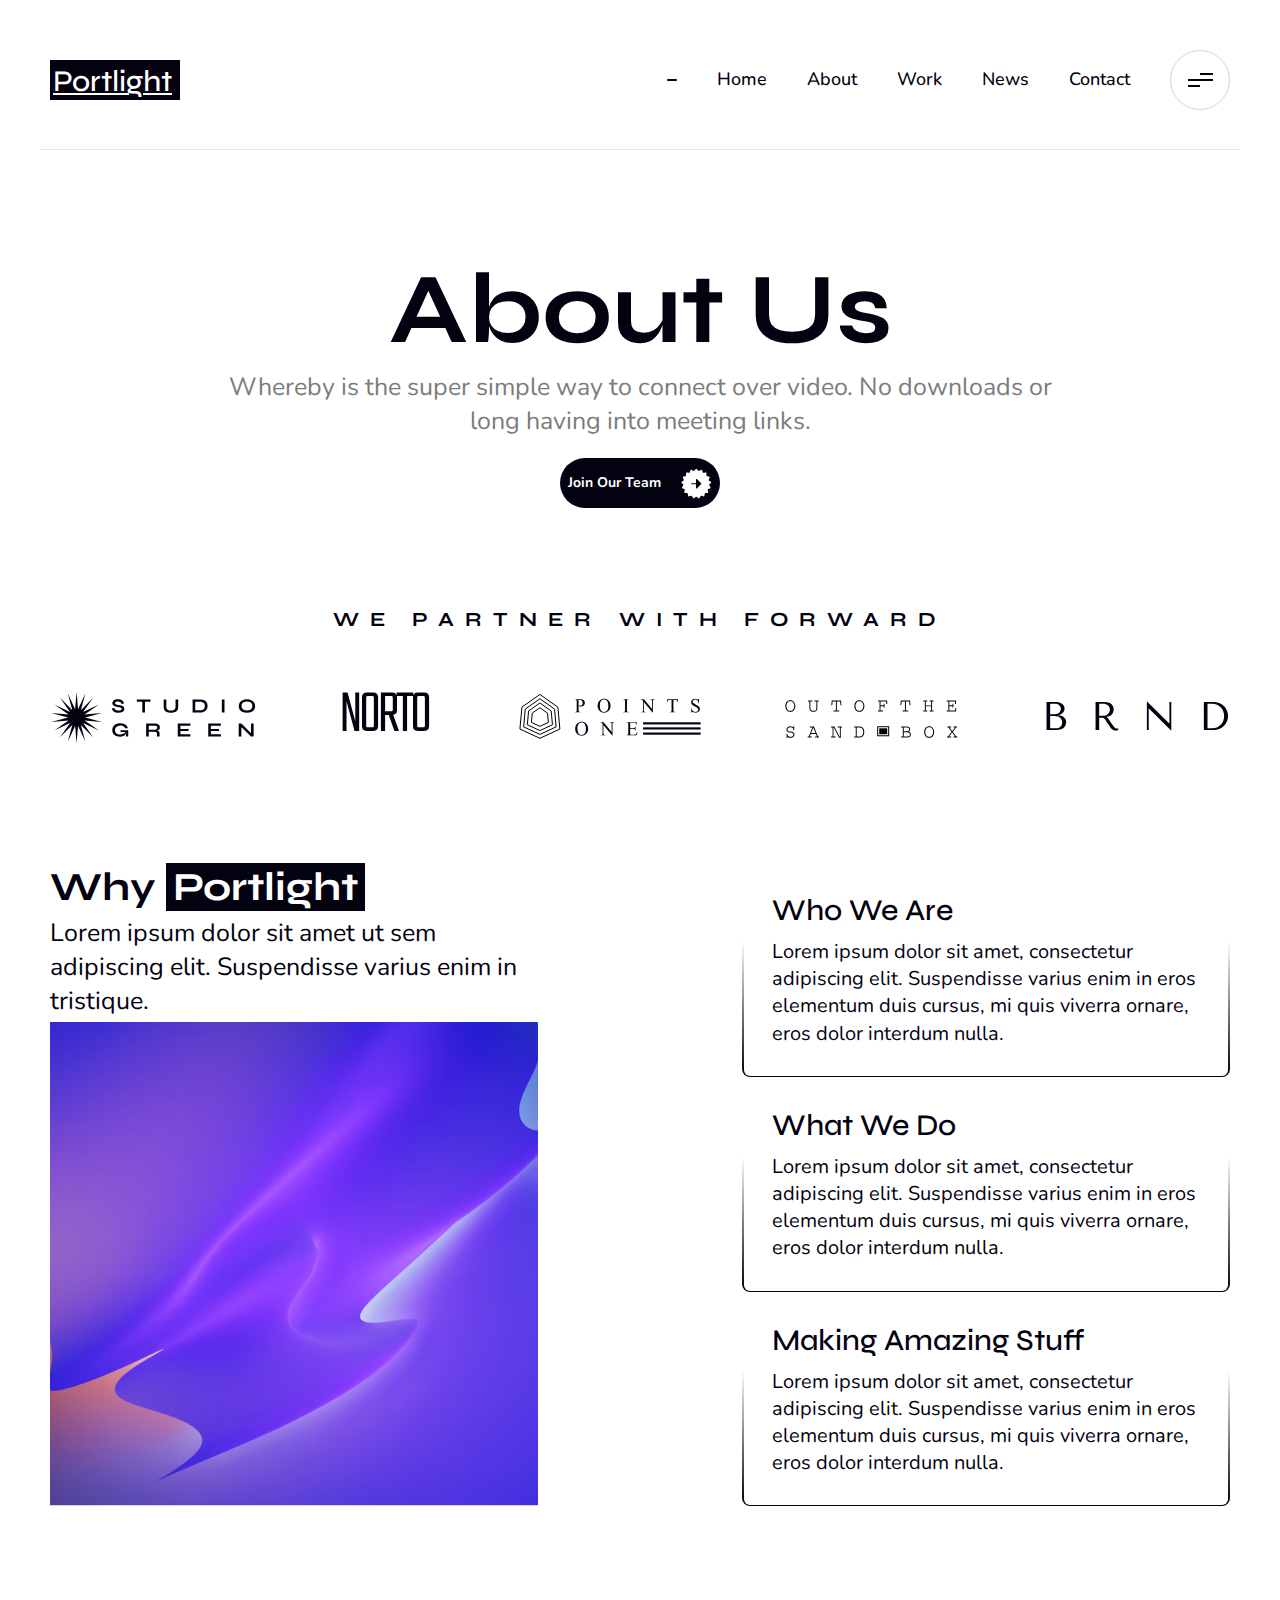
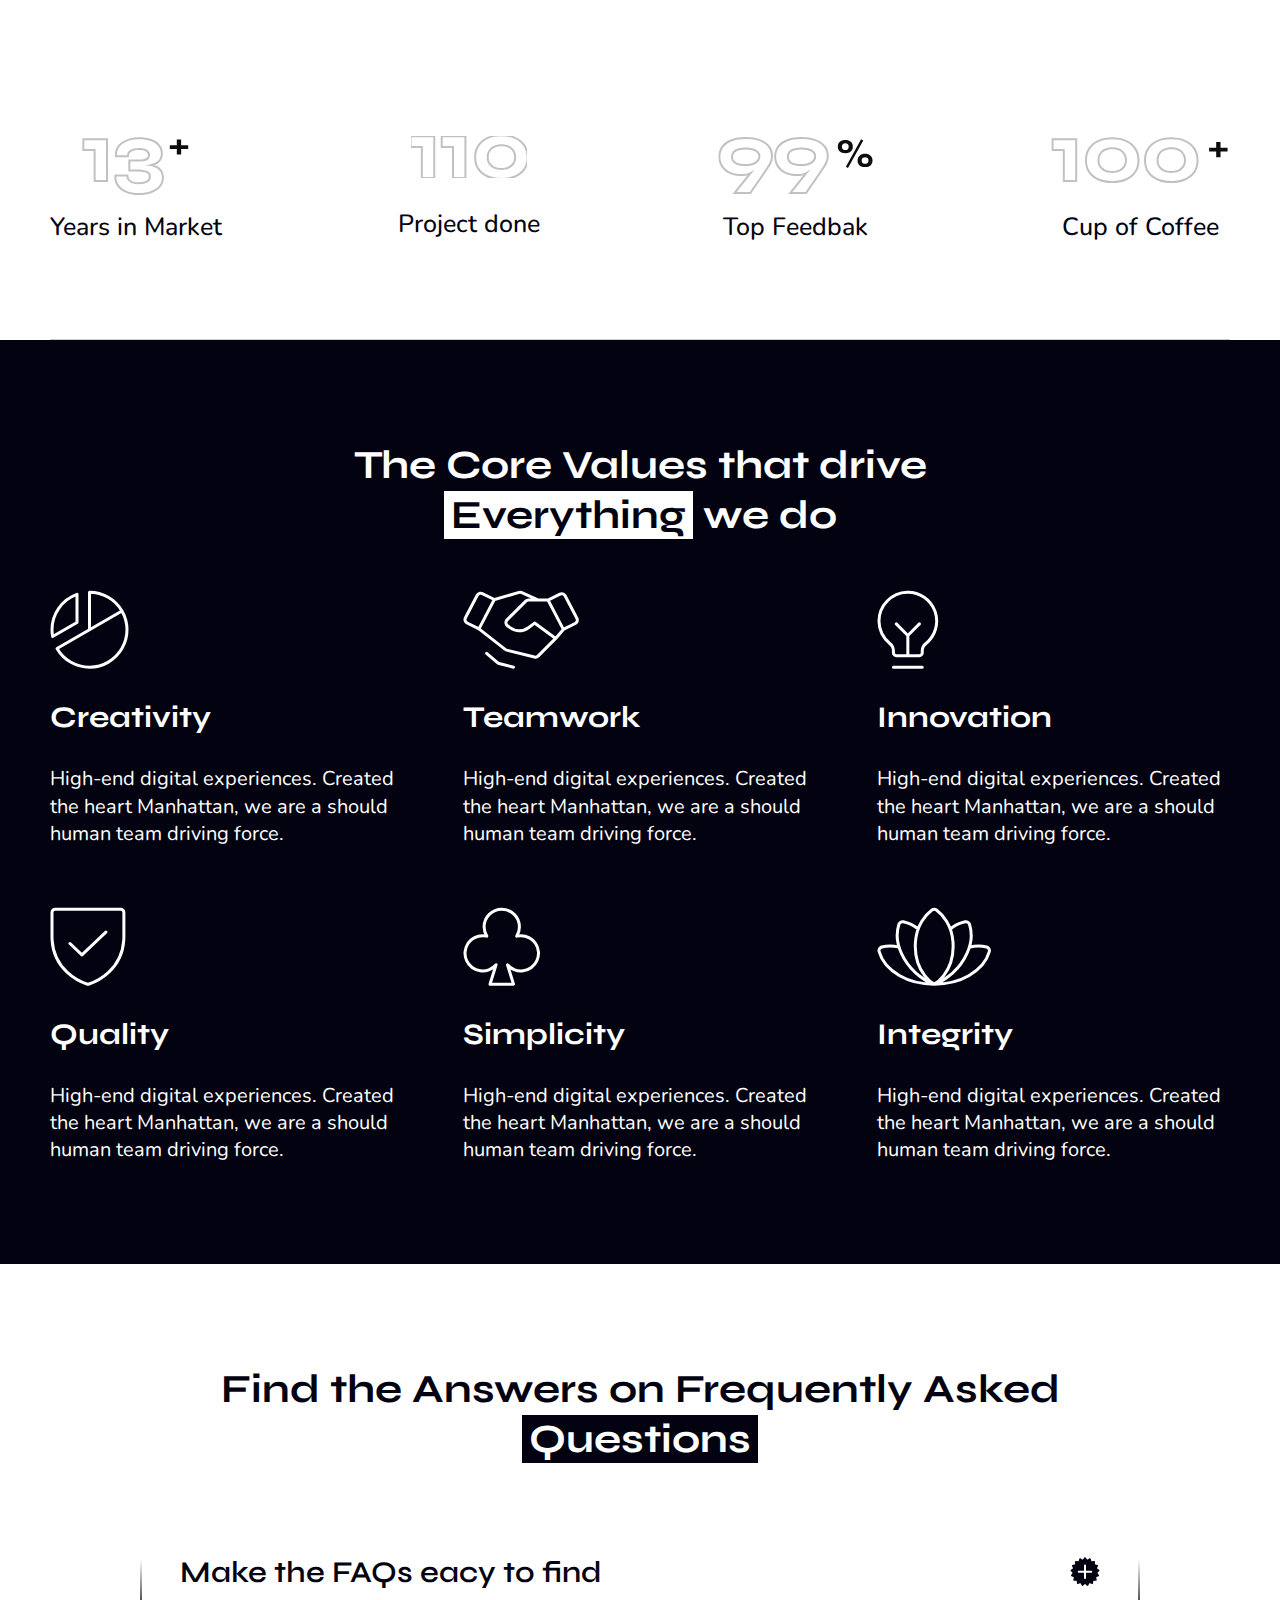
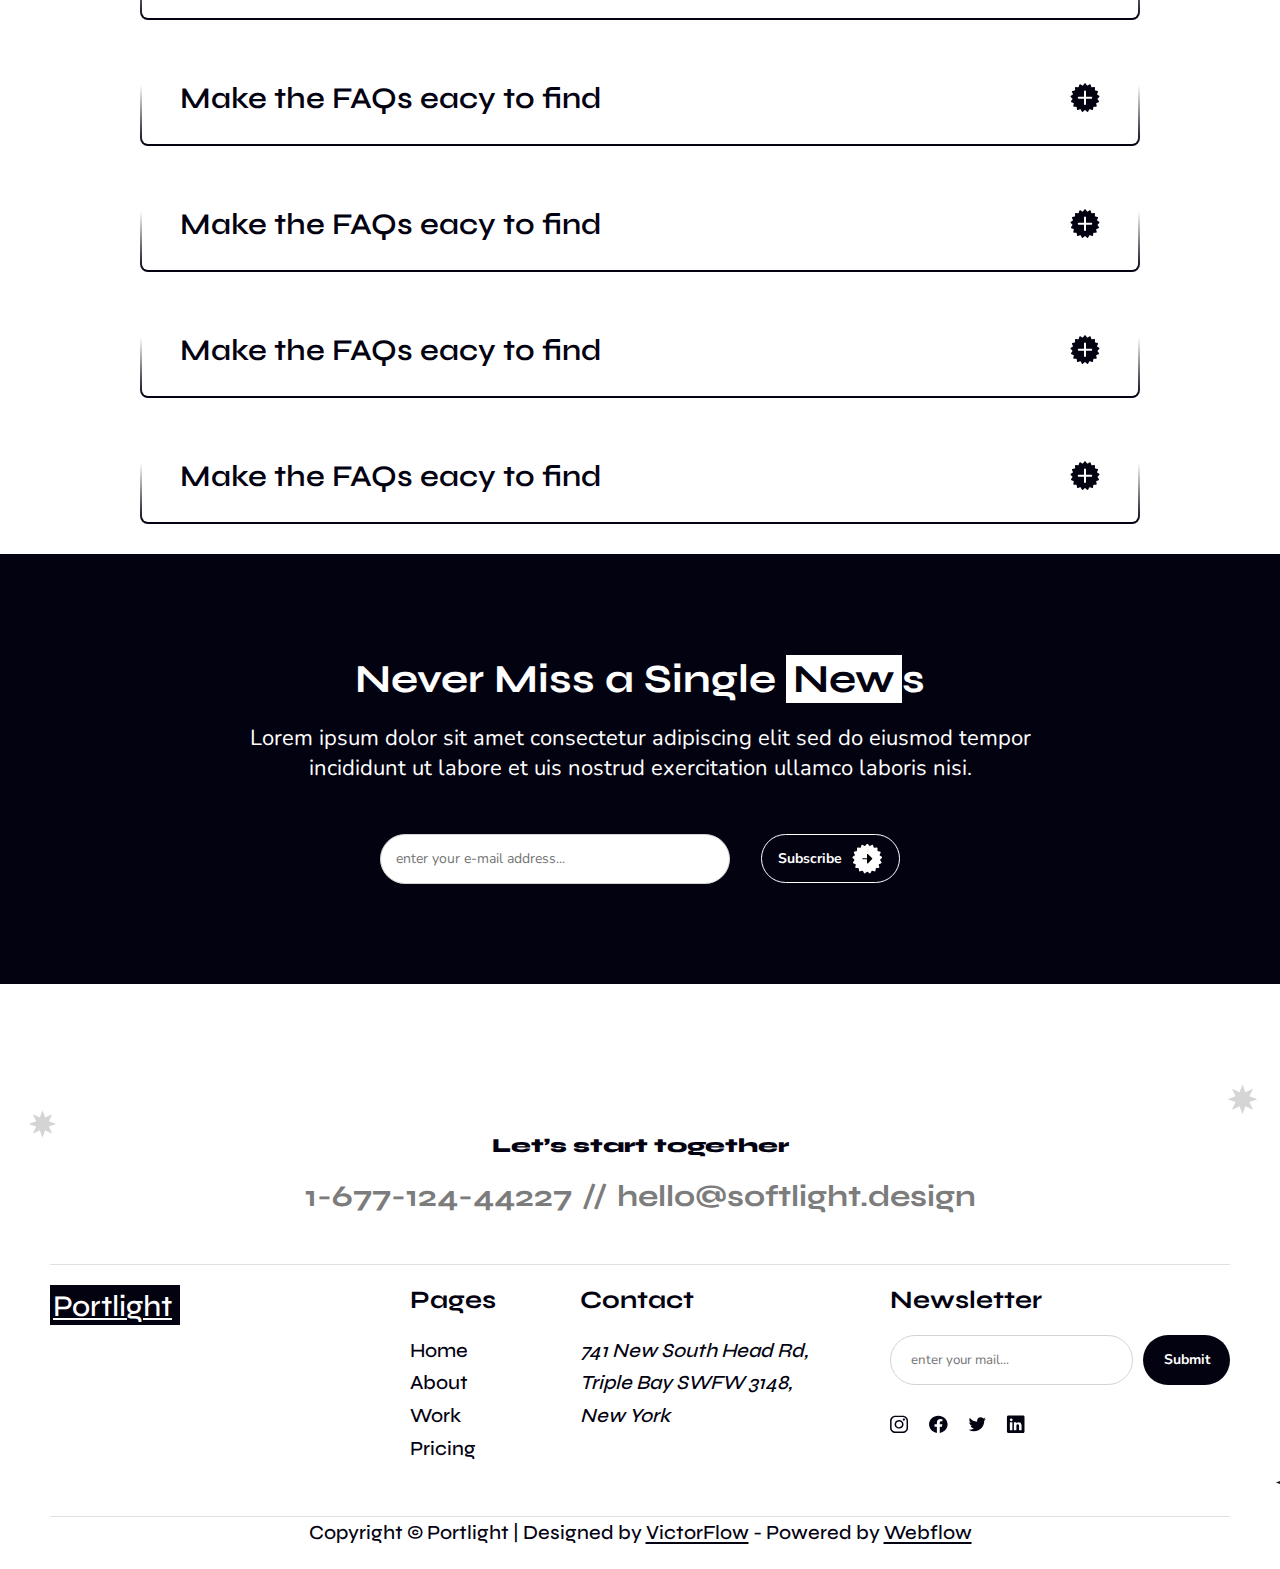
==== commit 0c17d807: "0.1.8" ====
--- a/pages/About/about.html
+++ b/pages/About/about.html
@@ -344,19 +344,66 @@
           </div>
         </section>
         <section class="questions">
+          <input
+            style="display: none"
+            type="checkbox"
+            id="questions__checkbox1"
+            class="questions__checkbox1"
+          />
+          <input
+            style="display: none"
+            type="checkbox"
+            id="questions__checkbox2"
+            class="questions__checkbox2"
+          />
+          <input
+            style="display: none"
+            type="checkbox"
+            id="questions__checkbox3"
+            class="questions__checkbox3"
+          />
+          <input
+            style="display: none"
+            type="checkbox"
+            id="questions__checkbox4"
+            class="questions__checkbox4"
+          />
+          <input
+            style="display: none"
+            type="checkbox"
+            id="questions__checkbox5"
+            class="questions__checkbox5"
+          />
           <div class="container">
-            <h2 class="questions__title">
-              Find the Answers on Frequently Asked Questions
+            <h2 class="questions__title black__title">
+              Find the Answers on Frequently Asked <span>Questions</span>
             </h2>
-            <div class="questions__inner">
-              <div class="questions__item">
-                <div class="questions__item__top-box">
-                  <h3 class="questions__item__title">
+            <ul class="questions__inner">
+              <li class="questions__item questions__item1">
+                <div class="questions__item__top-box questions__item__top-box1">
+                  <h3 class="questions__item__title questions__item__title1">
                     Make the FAQs eacy to find
                   </h3>
-                  <img src="" alt="" class="questions__item__img" />
+                  <div
+                    class="questions__item__img-box questions__item__img-box1"
+                  >
+                    <img
+                      src="../../img/svg/questions__plus.svg"
+                      alt=""
+                      class="questions__item__img-plus"
+                    />
+                    <img
+                      src="../../img/svg/questions__star.svg"
+                      alt=""
+                      class="questions__item__img-star"
+                    />
+                    <label
+                      for="questions__checkbox1"
+                      class="questions__item__label questions__item__label1"
+                    ></label>
+                  </div>
                 </div>
-                <p class="questions__item__text">
+                <p class="questions__item__text questions__item__text1">
                   Lorem ipsum dolor sit amet consectetur adipiscing elit sed do
                   eiusmod tempor incididunt ut labore et dolore magna aliqua ut
                   enim ad minim veniam quis nostrud exercitation ullamco laboris
@@ -364,15 +411,32 @@
                   incididunt ut labore et dolore magna aliqua ut enim ad minim
                   veniam quis nostrud exercitation ullamco laboris nisi.
                 </p>
-              </div>
-              <div class="questions__item">
-                <div class="questions__item__top-box">
-                  <h3 class="questions__item__title">
-                    Are there any additional fee?
+              </li>
+              <li class="questions__item questions__item2">
+                <div class="questions__item__top-box questions__item__top-box2">
+                  <h3 class="questions__item__title questions__item__title2">
+                    Make the FAQs eacy to find
                   </h3>
-                  <img src="" alt="" class="questions__item__img" />
+                  <div
+                    class="questions__item__img-box questions__item__img-box2"
+                  >
+                    <img
+                      src="../../img/svg/questions__plus.svg"
+                      alt=""
+                      class="questions__item__img-plus"
+                    />
+                    <img
+                      src="../../img/svg/questions__star.svg"
+                      alt=""
+                      class="questions__item__img-star"
+                    />
+                    <label
+                      for="questions__checkbox2"
+                      class="questions__item__label questions__item__label2"
+                    ></label>
+                  </div>
                 </div>
-                <p class="questions__item__text">
+                <p class="questions__item__text questions__item__text2">
                   Lorem ipsum dolor sit amet consectetur adipiscing elit sed do
                   eiusmod tempor incididunt ut labore et dolore magna aliqua ut
                   enim ad minim veniam quis nostrud exercitation ullamco laboris
@@ -380,15 +444,32 @@
                   incididunt ut labore et dolore magna aliqua ut enim ad minim
                   veniam quis nostrud exercitation ullamco laboris nisi.
                 </p>
-              </div>
-              <div class="questions__item">
-                <div class="questions__item__top-box">
-                  <h3 class="questions__item__title">
-                    What features do you offer and other not?
+              </li>
+              <li class="questions__item questions__item3">
+                <div class="questions__item__top-box questions__item__top-box3">
+                  <h3 class="questions__item__title questions__item__title3">
+                    Make the FAQs eacy to find
                   </h3>
-                  <img src="" alt="" class="questions__item__img" />
+                  <div
+                    class="questions__item__img-box questions__item__img-box3"
+                  >
+                    <img
+                      src="../../img/svg/questions__plus.svg"
+                      alt=""
+                      class="questions__item__img-plus"
+                    />
+                    <img
+                      src="../../img/svg/questions__star.svg"
+                      alt=""
+                      class="questions__item__img-star"
+                    />
+                    <label
+                      for="questions__checkbox3"
+                      class="questions__item__label questions__item__label3"
+                    ></label>
+                  </div>
                 </div>
-                <p class="questions__item__text">
+                <p class="questions__item__text questions__item__text3">
                   Lorem ipsum dolor sit amet consectetur adipiscing elit sed do
                   eiusmod tempor incididunt ut labore et dolore magna aliqua ut
                   enim ad minim veniam quis nostrud exercitation ullamco laboris
@@ -396,13 +477,32 @@
                   incididunt ut labore et dolore magna aliqua ut enim ad minim
                   veniam quis nostrud exercitation ullamco laboris nisi.
                 </p>
-              </div>
-              <div class="questions__item">
-                <div class="questions__item__top-box">
-                  <h3 class="questions__item__title">How can i get the app?</h3>
-                  <img src="" alt="" class="questions__item__img" />
+              </li>
+              <li class="questions__item questions__item4">
+                <div class="questions__item__top-box questions__item__top-box4">
+                  <h3 class="questions__item__title questions__item__title4">
+                    Make the FAQs eacy to find
+                  </h3>
+                  <div
+                    class="questions__item__img-box questions__item__img-box4"
+                  >
+                    <img
+                      src="../../img/svg/questions__plus.svg"
+                      alt=""
+                      class="questions__item__img-plus"
+                    />
+                    <img
+                      src="../../img/svg/questions__star.svg"
+                      alt=""
+                      class="questions__item__img-star"
+                    />
+                    <label
+                      for="questions__checkbox4"
+                      class="questions__item__label questions__item__label4"
+                    ></label>
+                  </div>
                 </div>
-                <p class="questions__item__text">
+                <p class="questions__item__text questions__item__text4">
                   Lorem ipsum dolor sit amet consectetur adipiscing elit sed do
                   eiusmod tempor incididunt ut labore et dolore magna aliqua ut
                   enim ad minim veniam quis nostrud exercitation ullamco laboris
@@ -410,13 +510,32 @@
                   incididunt ut labore et dolore magna aliqua ut enim ad minim
                   veniam quis nostrud exercitation ullamco laboris nisi.
                 </p>
-              </div>
-              <div class="questions__item">
-                <div class="questions__item__top-box">
-                  <h3 class="questions__item__title">How this work?</h3>
-                  <img src="" alt="" class="questions__item__img" />
+              </li>
+              <li class="questions__item questions__item5">
+                <div class="questions__item__top-box questions__item__top-box5">
+                  <h3 class="questions__item__title questions__item__title5">
+                    Make the FAQs eacy to find
+                  </h3>
+                  <div
+                    class="questions__item__img-box questions__item__img-box5"
+                  >
+                    <img
+                      src="../../img/svg/questions__plus.svg"
+                      alt=""
+                      class="questions__item__img-plus"
+                    />
+                    <img
+                      src="../../img/svg/questions__star.svg"
+                      alt=""
+                      class="questions__item__img-star"
+                    />
+                    <label
+                      for="questions__checkbox5"
+                      class="questions__item__label questions__item__label5"
+                    ></label>
+                  </div>
                 </div>
-                <p class="questions__item__text">
+                <p class="questions__item__text questions__item__text5">
                   Lorem ipsum dolor sit amet consectetur adipiscing elit sed do
                   eiusmod tempor incididunt ut labore et dolore magna aliqua ut
                   enim ad minim veniam quis nostrud exercitation ullamco laboris
@@ -424,8 +543,38 @@
                   incididunt ut labore et dolore magna aliqua ut enim ad minim
                   veniam quis nostrud exercitation ullamco laboris nisi.
                 </p>
-              </div>
-            </div>
+              </li>
+            </ul>
+          </div>
+        </section>
+        <section style="background-color: var(--color-black)" class="news">
+          <div class="container">
+            <h2 class="news__title black__title">
+              Never Miss a Single <span>New</span>s
+            </h2>
+            <p class="news__text">
+              Lorem ipsum dolor sit amet consectetur adipiscing elit sed do
+              eiusmod tempor incididunt ut labore et uis nostrud exercitation
+              ullamco laboris nisi.
+            </p>
+            <form action="#" class="news__form">
+              <input
+                type="email"
+                placeholder="enter your e-mail address..."
+                class="news__form__input"
+              />
+              <button class="news__form__btn link-default--black">
+                <span class="text-link">Subscribe</span>
+                <span class="bg__link-box">
+                  <svg width="30" height="30" class="bg__link__img__star">
+                    <use xlink:href="#main-top__star__white"></use>
+                  </svg>
+                  <svg width="11" height="11" class="bg__link__img__dir">
+                    <use xlink:href="#dir__black"></use>
+                  </svg>
+                </span>
+              </button>
+            </form>
           </div>
         </section>
       </main>
--- a/pages/About/style/style.css
+++ b/pages/About/style/style.css
@@ -19,6 +19,21 @@
   max-width: 160px;
   margin: 20px auto;
 }
+@media (max-width: 800px) {
+  .about__title {
+    font-size: 7rem;
+  }
+}
+@media (max-width: 500px) {
+  .about__text {
+    font-size: 2rem;
+  }
+}
+@media (max-width: 400px) {
+  .about__title {
+    font-size: 5rem;
+  }
+}
 /* #endregion title */
 /* #region partner */
 .partner {
@@ -59,6 +74,7 @@
 .portlight__inner {
   display: flex;
   justify-content: space-between;
+  gap: 25px;
 }
 .portlight__left {
   max-width: 488px;
@@ -92,17 +108,42 @@
   align-items: center;
   grid-template-columns: 1fr;
   grid-template-rows: 1fr;
-  padding: 30px;
   transition: color 0.2s linear, background-color 0.2s linear;
-}
-.portlight__right__item:hover {
-  color: var(--color-white);
-  background-color: var(--color-black);
+  position: relative;
+}
+.portlight__right__item::before {
+  content: "";
+  width: 100%;
+  height: 100%;
+  position: absolute;
+  inset: 0 0 0 0;
+  background: linear-gradient(0deg, #030211 1.15%, rgba(0, 0, 0, 0) 63.39%);
   border-radius: 8px;
+}
+.portlight__right__item::after {
+  content: "";
+  width: 99%;
+  height: 99%;
+  position: absolute;
+  inset: 0 0 0 0;
+  background: var(--color-white);
+  z-index: 1;
+  margin: auto;
+  border-radius: 6px;
+}
+.portlight__right__item div:hover {
+  background: var(--color-black);
+  border-radius: 8px;
+  color: var(--color-white);
 }
 .portlight__right__item div {
   grid-row: 1/2;
   grid-column: 1/2;
+  position: relative;
+  z-index: 4;
+  width: 100%;
+  height: 100%;
+  padding: 30px;
 }
 .portlight__right__title {
   font-family: "Syne", sans-serif;
@@ -121,6 +162,60 @@
   grid-column: 1/2;
   width: 100%;
 }
+@media (max-width: 950px) {
+  .portlight__left {
+    justify-content: start;
+    gap: 20px;
+  }
+  .portlight__left-text {
+    max-width: 350px;
+  }
+  .portlight__img {
+    max-width: 400px;
+  }
+  .portlight__right__item {
+    grid-template-columns: 400px;
+  }
+}
+@media (max-width: 950px) {
+  .portlight__left-text {
+    font-size: 2rem;
+  }
+  .portlight__left-text {
+    font-size: 1.7rem;
+  }
+  .portlight__right__title {
+    font-size: 2.5rem;
+  }
+  .portlight__right___text {
+    font-size: 1.6rem;
+  }
+}
+@media (max-width: 700px) {
+  .portlight__inner {
+    flex-direction: column;
+    text-align: center;
+    align-items: center;
+  }
+  .portlight__title {
+    text-align: center;
+  }
+}
+@media (max-width: 450px) {
+  .portlight__right__item {
+    grid-template-columns: 300px;
+  }
+  .portlight__right___text {
+    font-size: 1.4rem;
+  }
+  .portlight__right__title {
+    font-size: 1.8rem;
+  }
+  .portlight__img {
+    max-width: 300px;
+    margin: 0 auto;
+  }
+}
 /* #endregion portlight */
 /* #region experiense */
 .experience__inner {
@@ -146,6 +241,30 @@
   font-size: var(--font-size-text25);
   font-weight: 500;
   line-height: 120%; /* 30px/25 */
+}
+@media (max-width: 800px) {
+  .experience__inner {
+    flex-wrap: wrap;
+    justify-content: center;
+    gap: 10px 6vw;
+    max-width: 500px;
+    margin: 0 auto;
+  }
+}
+@media (max-width: 500px) {
+  .experience__text {
+    font-size: 1.8rem;
+  }
+  .experience__inner {
+    max-width: 300px;
+  }
+  .experience__img {
+    width: 90px;
+  }
+  .experience__item {
+    height: auto;
+    gap: 10px;
+  }
 }
 /* #endregion experiense */
 /* #region benefit */
@@ -188,5 +307,214 @@
 .benefit__item__img {
   order: 1;
 }
-/* #endregion benefit */
-fir+@media (max-width: 800px) {
+  .benefit__inner {
+    gap: 30px;
+  }
+  .benefit__item__title {
+    font-size: 2.5rem;
+  }
+  .benefit__item__text {
+    font-size: 1.5rem;
+  }
+  .benefit__item__img {
+    transform: scale(0.8);
+  }
+}
+@media (max-width: 560px) {
+  .benefit__inner {
+    grid-template-columns: repeat(2, 1fr);
+  }
+}
+@media (max-width: 400px) {
+  .benefit__inner {
+    grid-template-columns: 1fr;
+  }
+  .benefit__inner__item {
+    align-items: center;
+    text-align: center;
+    max-width: 300px;
+    margin: 0 auto;
+  }
+} /* #endregion benefit */
+/* #region  questions*/
+.questions {
+  margin-top: 100px;
+}
+.questions__title {
+  color: var(--color-black);
+  max-width: 860px;
+}
+.questions__title span {
+  background-color: var(--color-black);
+  color: var(--color-white);
+}
+.questions__inner {
+  max-width: 1000px;
+  margin: 0 auto;
+}
+.questions__item {
+  margin-bottom: 30px;
+  border-radius: 8px;
+  transition: background-color 0.3s linear;
+}
+.questions__item__top-box {
+  display: flex;
+  align-items: center;
+  justify-content: space-between;
+  gap: 15px;
+  padding: 30px 40px;
+  position: relative;
+}
+.questions__item__top-box::before {
+  content: "";
+  width: 100%;
+  height: 100%;
+  position: absolute;
+  inset: 0 0 0 0;
+  background: linear-gradient(0deg, #030211 1.15%, rgba(0, 0, 0, 0) 63.39%);
+  border-radius: 8px;
+}
+.questions__item__top-box::after {
+  content: "";
+  width: 99.6%;
+  height: 97%;
+  position: absolute;
+  inset: 0 0 0 0;
+  background: var(--color-white);
+  z-index: 1;
+  margin: auto;
+  border-radius: 6px;
+  transition: background-color 0.3s linear;
+}
+.questions__item__title {
+  font-family: "Syne", sans-serif;
+  font-size: var(--font-size-text30);
+  font-weight: 600;
+  line-height: 120%; /* 36px/30 */
+  position: relative;
+  z-index: 2;
+  transition: color 0.3s linear;
+}
+.questions__item__text {
+  font-size: var(--font-size-text20);
+  line-height: 136.4%; /* 27.28px/20 */
+  color: var(--color-white);
+  overflow: hidden;
+  height: 0px;
+  transition: height 0.3s linear;
+  padding: 0 40px;
+}
+.questions__item__img-box {
+  position: relative;
+  width: 30px;
+  height: 30px;
+  z-index: 2;
+  transition: transform 0.3s linear;
+}
+.questions__item__img-plus {
+  position: absolute;
+  inset: 0 0 0 0;
+  margin: auto;
+  z-index: 2;
+}
+.questions__item__img-star {
+  position: absolute;
+  inset: 0 0 0 0;
+  margin: auto;
+  width: 100%;
+}
+.questions__item__label {
+  position: absolute;
+  inset: 0 0 0 0;
+  z-index: 4;
+}
+.questions__checkbox1:checked ~ * .questions__item__text1 {
+  height: 140px;
+}
+.questions__checkbox1:checked ~ * .questions__item1 {
+  background-color: var(--color-black);
+}
+.questions__checkbox1:checked ~ * .questions__item__top-box1::after {
+  background-color: var(--color-black);
+}
+.questions__checkbox1:checked ~ * .questions__item__title1 {
+  color: var(--color-white);
+}
+.questions__checkbox1:checked ~ * .questions__item__img-box1 {
+  transform: rotate(45deg);
+}
+.questions__checkbox2:checked ~ * .questions__item__text2 {
+  height: 140px;
+}
+.questions__checkbox2:checked ~ * .questions__item2 {
+  background-color: var(--color-black);
+}
+.questions__checkbox2:checked ~ * .questions__item__top-box2::after {
+  background-color: var(--color-black);
+}
+.questions__checkbox2:checked ~ * .questions__item__title2 {
+  color: var(--color-white);
+}
+.questions__checkbox2:checked ~ * .questions__item__img-box2 {
+  transform: rotate(45deg);
+}
+.questions__checkbox3:checked ~ * .questions__item__text3 {
+  height: 140px;
+}
+.questions__checkbox3:checked ~ * .questions__item3 {
+  background-color: var(--color-black);
+}
+.questions__checkbox3:checked ~ * .questions__item__top-box3::after {
+  background-color: var(--color-black);
+}
+.questions__checkbox3:checked ~ * .questions__item__title3 {
+  color: var(--color-white);
+}
+.questions__checkbox3:checked ~ * .questions__item__img-box3 {
+  transform: rotate(45deg);
+}
+.questions__checkbox4:checked ~ * .questions__item__text4 {
+  height: 140px;
+}
+.questions__checkbox4:checked ~ * .questions__item4 {
+  background-color: var(--color-black);
+}
+.questions__checkbox4:checked ~ * .questions__item__top-box4::after {
+  background-color: var(--color-black);
+}
+.questions__checkbox4:checked ~ * .questions__item__title4 {
+  color: var(--color-white);
+}
+.questions__checkbox4:checked ~ * .questions__item__img-box4 {
+  transform: rotate(45deg);
+}
+.questions__checkbox5:checked ~ * .questions__item__text5 {
+  height: 140px;
+}
+.questions__checkbox5:checked ~ * .questions__item5 {
+  background-color: var(--color-black);
+}
+.questions__checkbox5:checked ~ * .questions__item__top-box5::after {
+  background-color: var(--color-black);
+}
+.questions__checkbox5:checked ~ * .questions__item__title5 {
+  color: var(--color-white);
+}
+.questions__checkbox5:checked ~ * .questions__item__img-box5 {
+  transform: rotate(45deg);
+}
+@media (max-width: 800px) {
+  .questions__item__title {
+    font-size: 2.3rem;
+  }
+}
+@media (max-width: 500px) {
+  .questions__item__title {
+    font-size: 1.8rem;
+  }
+  .questions__item__text {
+    font-size: 1.5rem;
+  }
+}
+/* #endregion  questions*/
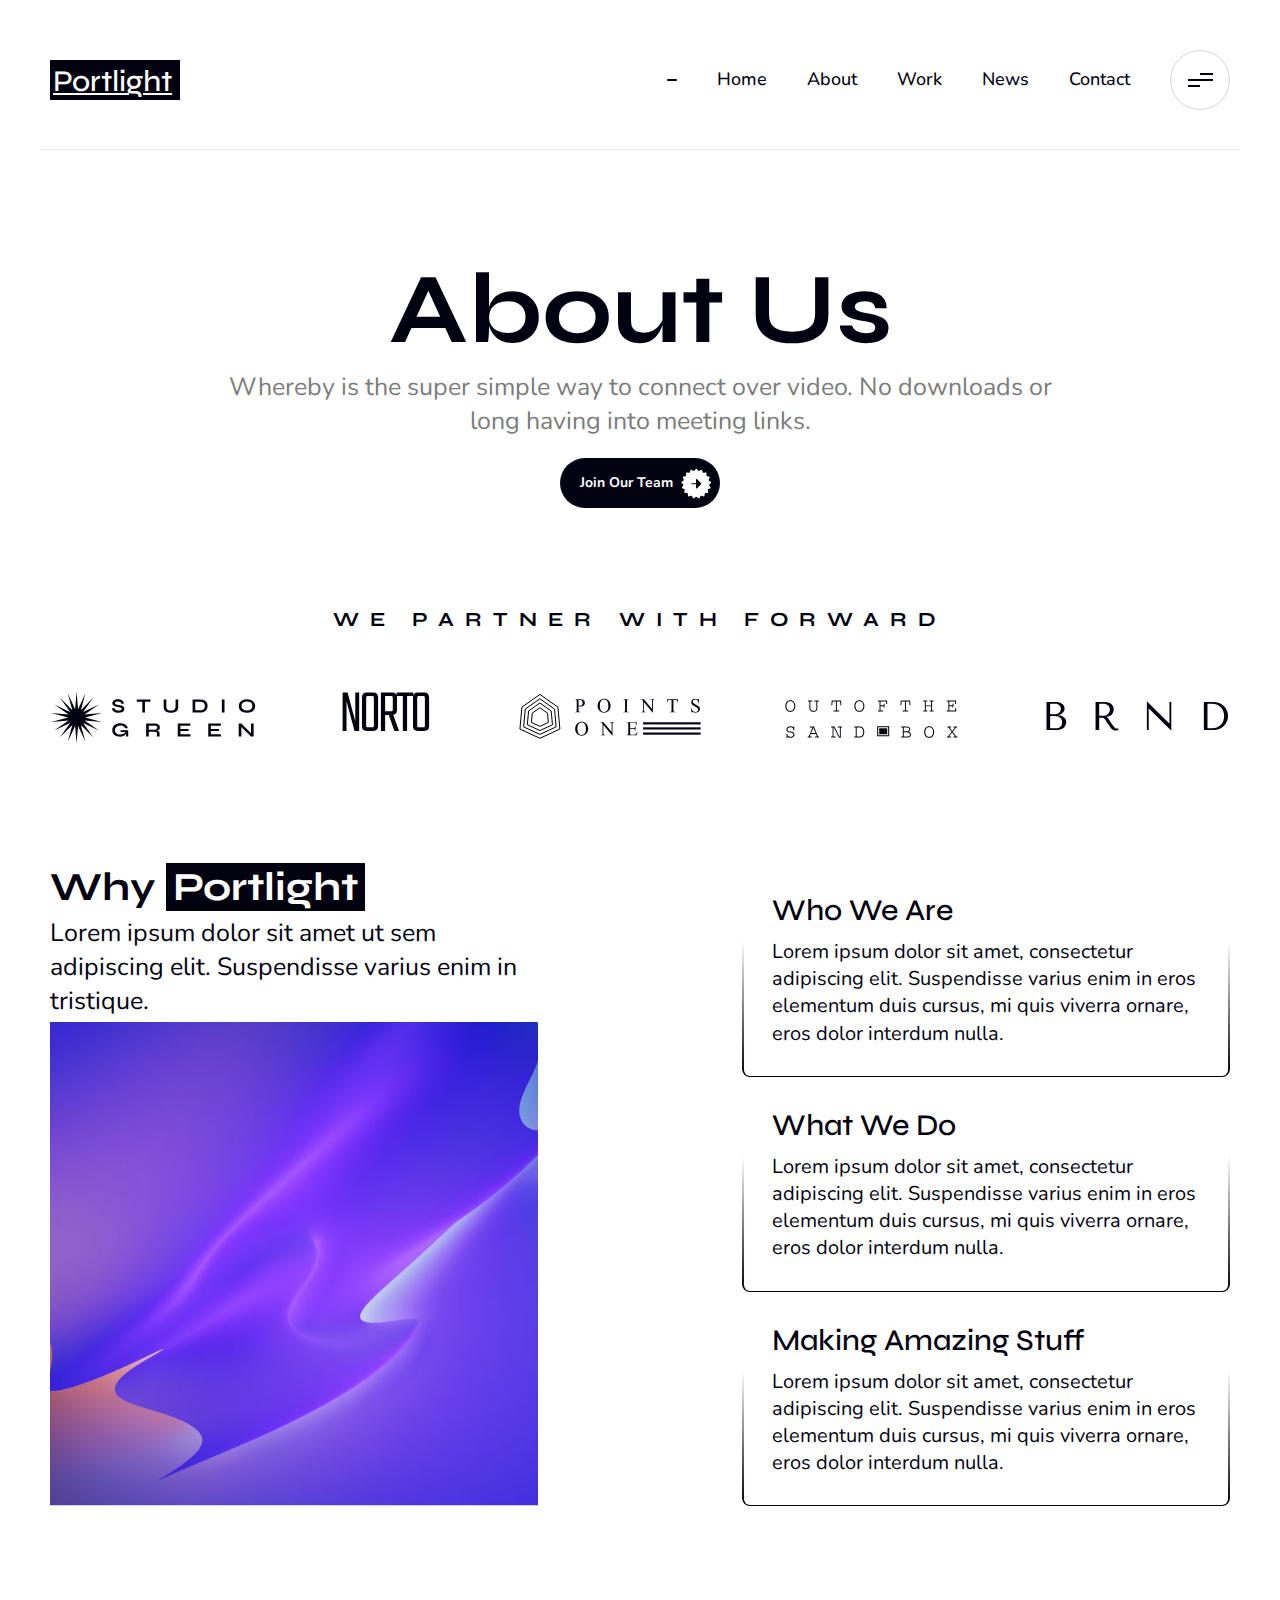
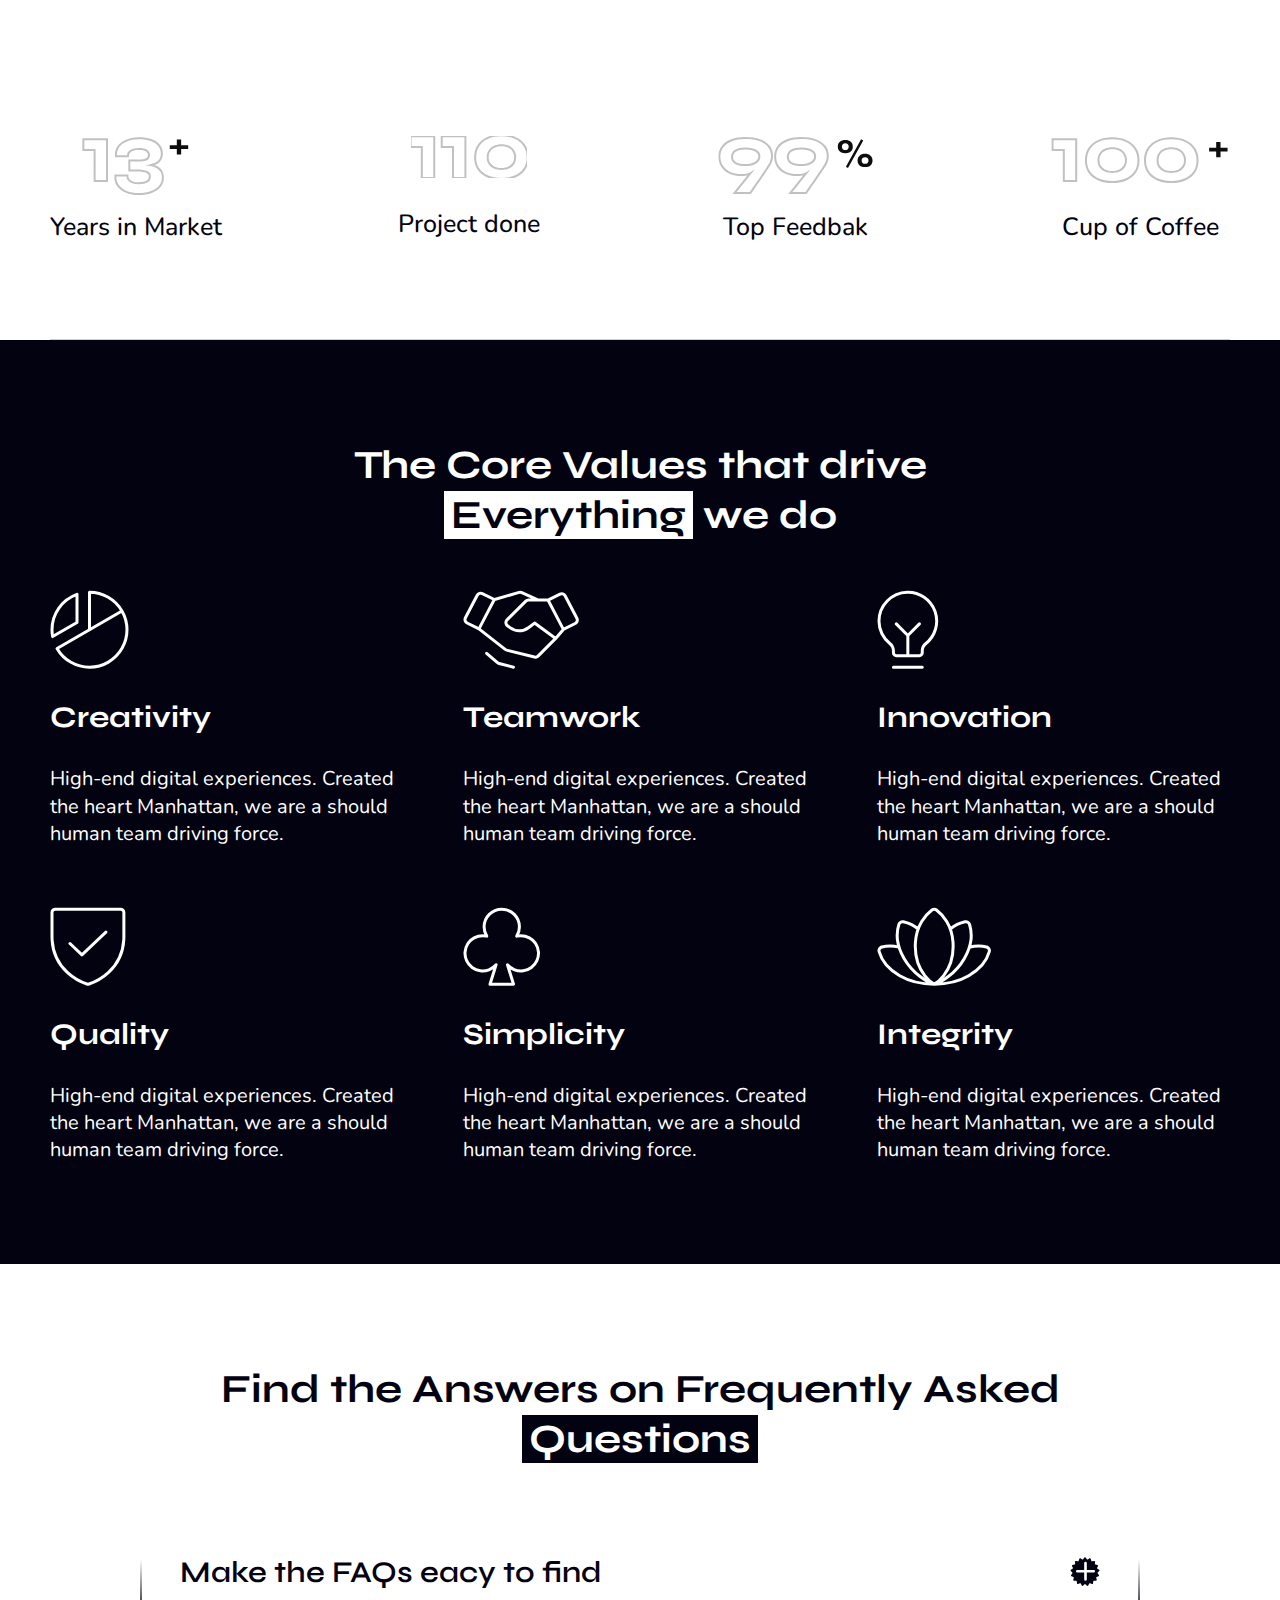
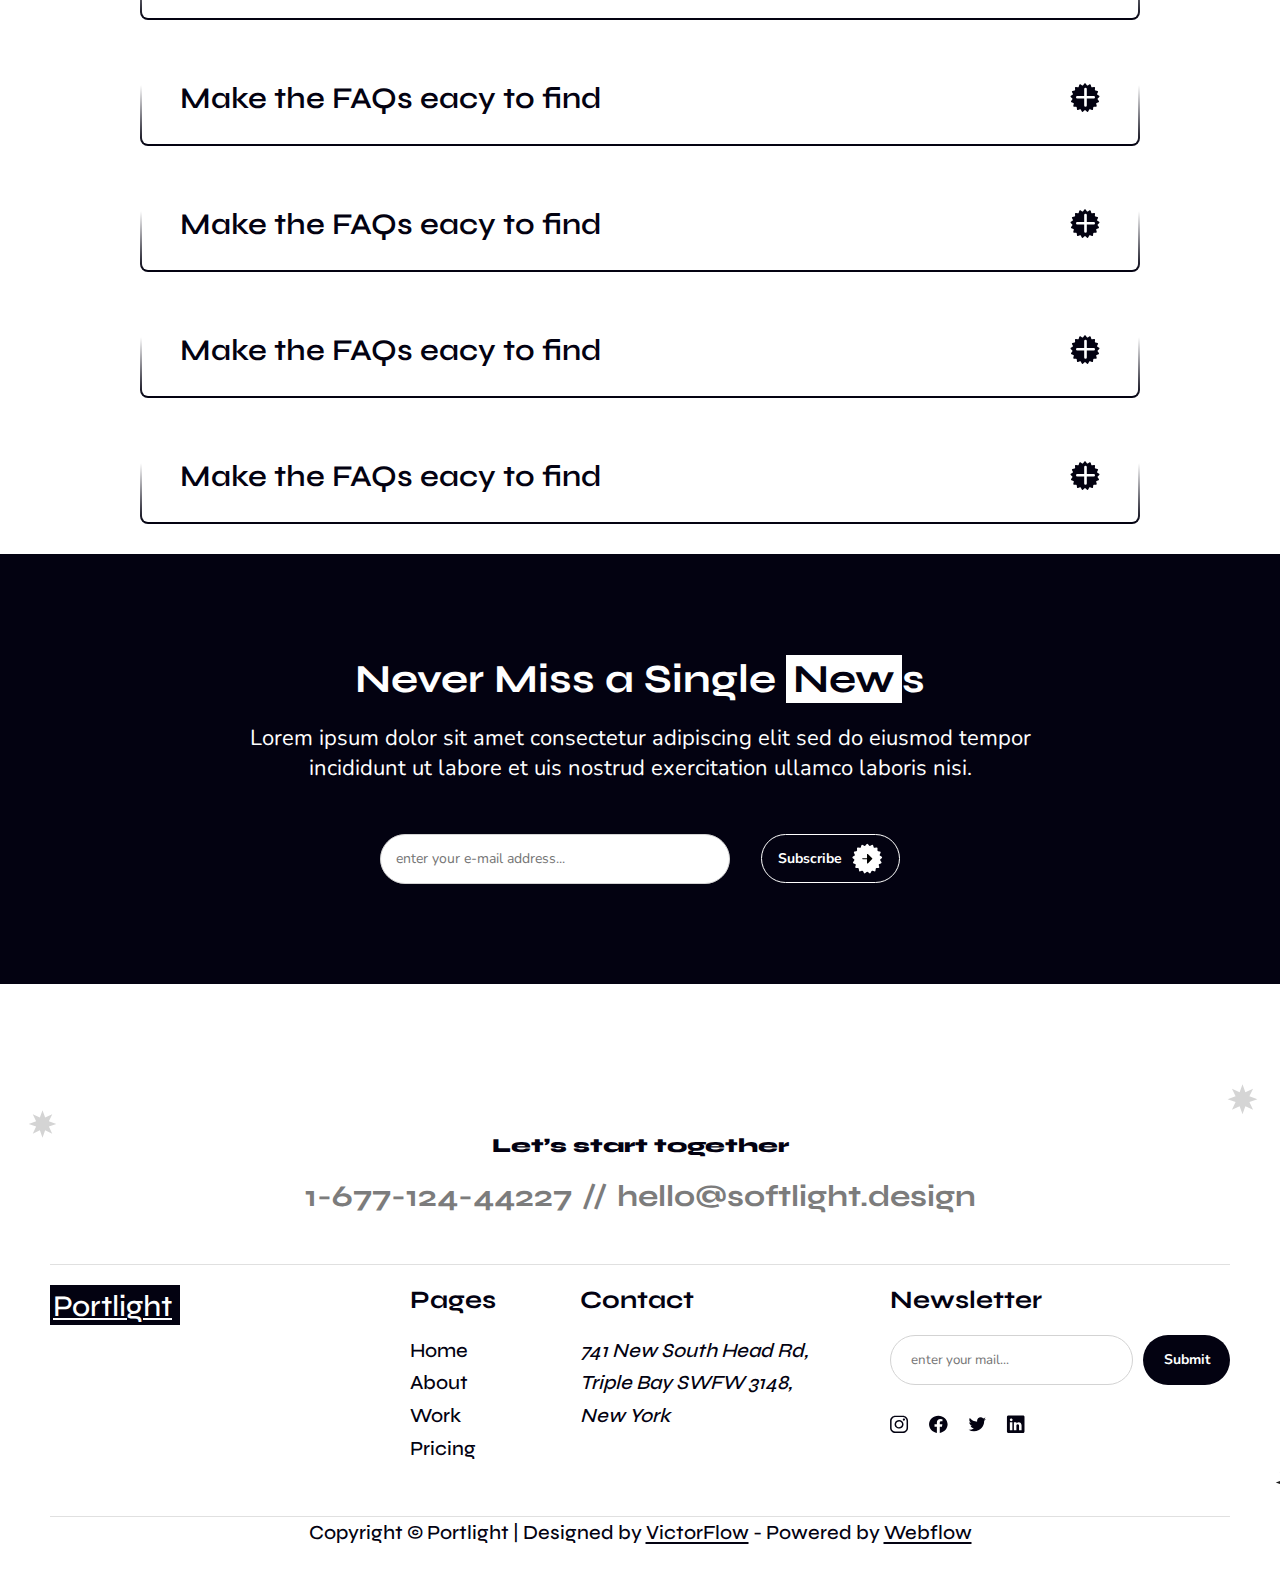
==== commit 2f917932: "0.2.0" ====
--- a/pages/About/about.html
+++ b/pages/About/about.html
@@ -82,7 +82,7 @@
                 <a href="about.html" class="header__list__link">About</a>
               </li>
               <li class="header__list__item">
-                <a href="#" class="header__list__link">Work</a>
+                <a href="../Work/work.html" class="header__list__link">Work</a>
               </li>
               <li class="header__list__item">
                 <a href="#" class="header__list__link">News</a>
@@ -604,7 +604,9 @@
                   <a href="about.html" class="footer__list__link"> About </a>
                 </li>
                 <li class="footer__list__item">
-                  <a href="#" class="footer__list__link"> Work </a>
+                  <a href="../Work/work.html" class="footer__list__link">
+                    Work
+                  </a>
                 </li>
                 <li class="footer__list__item">
                   <a href="#" class="footer__list__link"> Pricing </a>
--- a/pages/About/style/style.css
+++ b/pages/About/style/style.css
@@ -18,6 +18,7 @@
 .main-top__link {
   max-width: 160px;
   margin: 20px auto;
+  padding-left: 20px;
 }
 @media (max-width: 800px) {
   .about__title {
@@ -417,6 +418,7 @@
   inset: 0 0 0 0;
   margin: auto;
   z-index: 2;
+  width: 70%;
 }
 .questions__item__img-star {
   position: absolute;
@@ -509,6 +511,23 @@
     font-size: 2.3rem;
   }
 }
+@media (max-width: 920px) {
+  .questions__checkbox1:checked ~ * .questions__item__text1 {
+    height: 260px;
+  }
+  .questions__checkbox2:checked ~ * .questions__item__text2 {
+    height: 260px;
+  }
+  .questions__checkbox3:checked ~ * .questions__item__text3 {
+    height: 260px;
+  }
+  .questions__checkbox4:checked ~ * .questions__item__text4 {
+    height: 260px;
+  }
+  .questions__checkbox5:checked ~ * .questions__item__text5 {
+    height: 260px;
+  }
+}
 @media (max-width: 500px) {
   .questions__item__title {
     font-size: 1.8rem;
@@ -516,5 +535,37 @@
   .questions__item__text {
     font-size: 1.5rem;
   }
+  .questions__checkbox1:checked ~ * .questions__item__text1 {
+    height: 200px;
+  }
+  .questions__checkbox2:checked ~ * .questions__item__text2 {
+    height: 200px;
+  }
+  .questions__checkbox3:checked ~ * .questions__item__text3 {
+    height: 200px;
+  }
+  .questions__checkbox4:checked ~ * .questions__item__text4 {
+    height: 200px;
+  }
+  .questions__checkbox5:checked ~ * .questions__item__text5 {
+    height: 200px;
+  }
+}
+@media (max-width: 400px) {
+  .questions__checkbox1:checked ~ * .questions__item__text1 {
+    height: 290px;
+  }
+  .questions__checkbox2:checked ~ * .questions__item__text2 {
+    height: 290px;
+  }
+  .questions__checkbox3:checked ~ * .questions__item__text3 {
+    height: 290px;
+  }
+  .questions__checkbox4:checked ~ * .questions__item__text4 {
+    height: 290px;
+  }
+  .questions__checkbox5:checked ~ * .questions__item__text5 {
+    height: 290px;
+  }
 }
 /* #endregion  questions*/
